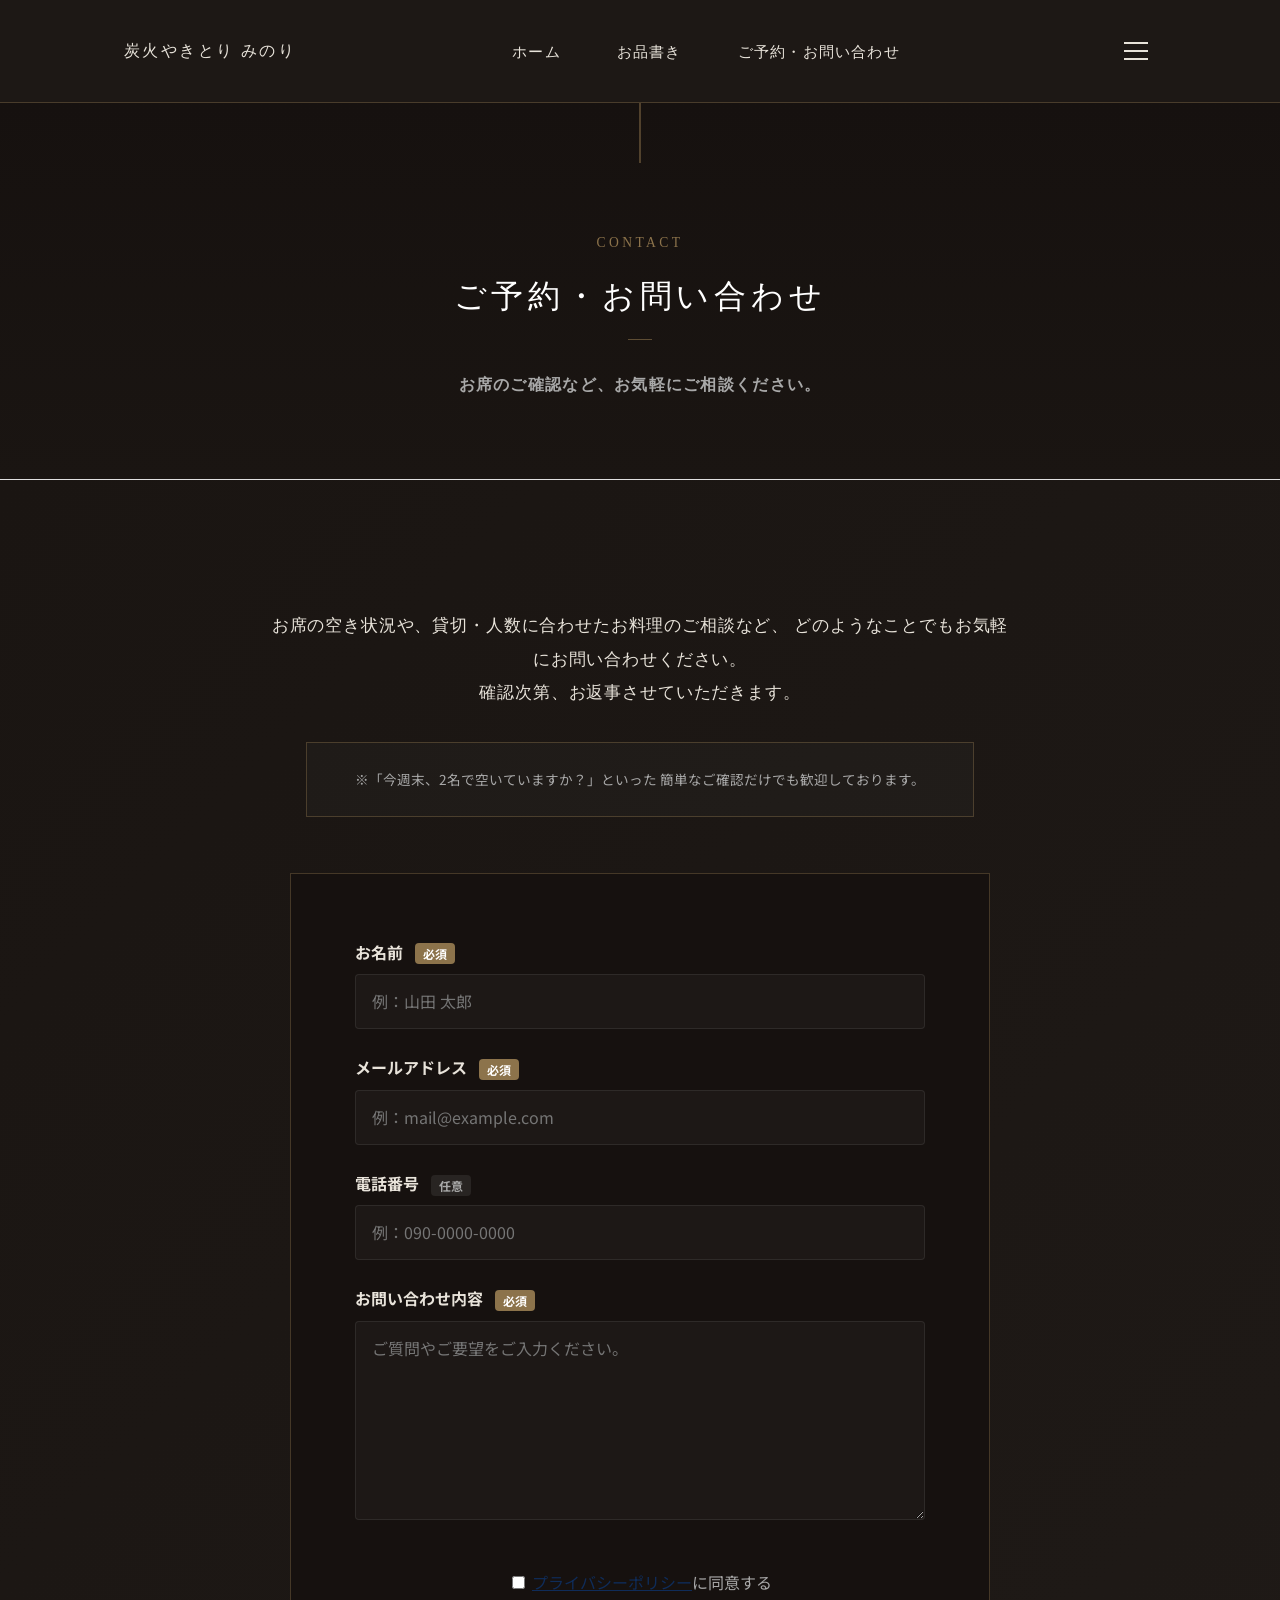
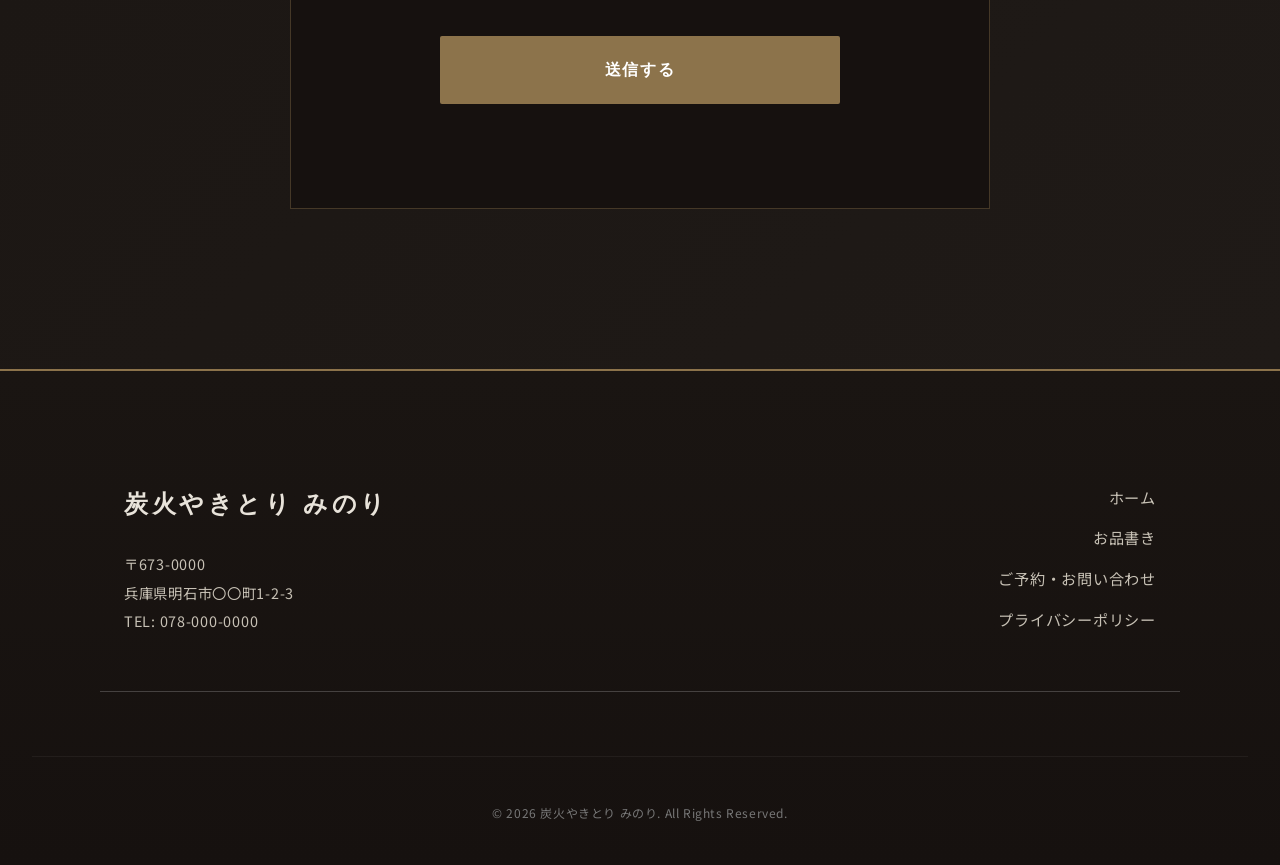
==== contact.html @ 95722f2c "Add files via upload" ====
<!DOCTYPE html>
<html lang="ja">
<head>
  <meta charset="UTF-8">
  <meta name="viewport" content="width=device-width, initial-scale=1.0">
  <title>お問い合わせ | 炭火やきとり みのり</title>
  <meta name="description" content="炭火やきとり みのりへのお問い合わせフォームです。">
  
  <link rel="canonical" href="https://yakitori-akashi.remedora.jp/contact.html">
  <meta property="og:title" content="お問い合わせ | 炭火やきとり みのり">
  <meta property="og:description" content="炭火やきとり みのりへのお問い合わせフォームです。">
  <meta property="og:type" content="article">
  <meta property="og:url" content="https://yakitori-akashi.remedora.jp/contact.html">
  <meta property="og:image" content="https://yakitori-akashi.remedora.jp/assets/images/ogp.jpg">
  
  <link rel="icon" href="assets/images/favicon.ico">
  <link rel="apple-touch-icon" href="assets/images/apple-touch-icon.png">
  
  <script async src="https://www.googletagmanager.com/gtag/js?id=G-ABCDEFG123"></script>
  <script>window.dataLayer=window.dataLayer||[];function gtag(){dataLayer.push(arguments);}gtag('js',new Date());gtag('config','G-ABCDEFG123');</script>

  <link rel="preconnect" href="https://fonts.googleapis.com">
  <link rel="preconnect" href="https://fonts.gstatic.com" crossorigin>
  <link href="https://fonts.googleapis.com/css2?family=Noto+Sans+JP:wght@400;700&display=swap" rel="stylesheet">
  
  <link rel="stylesheet" href="assets/css/base.css">
<link rel="stylesheet" href="assets/css/components.css">
<link rel="stylesheet" href="assets/css/sections.css">
</head>
<body class="site site--yakitori-akashi-01 page page--contact">
  <header class="header yakitori-header">
  <div class="header-inner container yakitori-header-inner">
    <a href="index.html" class="logo yakitori-header-logo">炭火やきとり みのり</a>
    
    <nav class="nav-pc pc-only yakitori-nav-pc">
      <ul>
        <li><a href="index.html">ホーム</a></li>
        <li><a href="service.html">お品書き</a></li>
        <li><a href="contact.html">ご予約・お問い合わせ</a></li>
      </ul>
    </nav>
    
    <button class="menu-toggle sp-only yakitori-menu-toggle" data-js="menu-toggle" aria-label="メニューを開く" aria-expanded="false">
      <span class="bar"></span><span class="bar"></span><span class="bar"></span>
    </button>
  </div>
</header>

<nav class="nav-sp yakitori-nav-sp" data-js="mobile-nav" aria-hidden="true">
  <ul class="yakitori-nav-sp-list">
    <li><a href="index.html">ホーム</a></li>
    <li><a href="service.html">お品書き</a></li>
    <li><a href="contact.html">ご予約・お問い合わせ</a></li>
  </ul>
</nav>
  
  <nav class="nav-sp" data-js="mobile-nav" aria-hidden="true">
    <ul>
      <li><a href="index.html">ホーム</a></li>
      <li><a href="service.html">サービス</a></li>
      <li><a href="contact.html">お問い合わせ</a></li>
    </ul>
  </nav>

  <main>
    <div class="page-header yakitori-contact-header">
  <div class="container text-center yakitori-contact-header-container">
    <div class="yakitori-contact-header-content">
      <p class="yakitori-contact-header-en">Contact</p>
      <h1 class="page-title yakitori-contact-title">ご予約・お問い合わせ</h1>
      <p class="page-sub yakitori-contact-sub">お席のご確認など、お気軽にご相談ください。</p>
    </div>
  </div>
</div>

 <section class="section yakitori-contact-section">
  <div class="container reveal yakitori-contact-container">
    
    <div class="yakitori-contact-intro">
      <p class="yakitori-contact-lead">
        お席の空き状況や、貸切・人数に合わせたお料理のご相談など、
        どのようなことでもお気軽にお問い合わせください。<br>
        確認次第、お返事させていただきます。
      </p>
      <div class="yakitori-contact-note">
        <p class="yakitori-contact-note-text">
          ※「今週末、2名で空いていますか？」といった
          簡単なご確認だけでも歓迎しております。
        </p>
      </div>
    </div>

    <div class="form-wrapper yakitori-contact-form-wrap">
      <form id="contactForm" data-js="contact-form" class="contact-form">
        <div class="hp-field" aria-hidden="true">
          <label for="honeypot">この項目は入力しないでください</label>
          <input type="text" id="honeypot" name="honeypot" tabindex="-1" autocomplete="off">
        </div>

        <div class="form-group">
          <label for="name">お名前 <span class="req">必須</span></label>
          <input type="text" id="name" name="name" required placeholder="例：山田 太郎">
        </div>

        <div class="form-group">
          <label for="email">メールアドレス <span class="req">必須</span></label>
          <input type="email" id="email" name="email" required placeholder="例：mail@example.com">
        </div>

        <div class="form-group">
          <label for="phone">電話番号 <span class="opt">任意</span></label>
          <input type="tel" id="phone" name="phone" placeholder="例：090-0000-0000">
        </div>

        <div class="form-group">
          <label for="message">お問い合わせ内容 <span class="req">必須</span></label>
          <textarea id="message" name="message" rows="6" required placeholder="ご質問やご要望をご入力ください。"></textarea>
        </div>

        <div class="form-consent text-center u-mt-40">
          <label class="checkbox-label">
            <input type="checkbox" id="consent" name="consent" required>
            <span><a href="privacy.html" target="_blank" class="text-link">プライバシーポリシー</a>に同意する</span>
          </label>
        </div>

        <div class="form-submit text-center u-mt-40">
          <button type="submit" id="submitBtn" class="btn btn-primary btn-block yakitori-contact-submit">送信する</button>
          <div id="formMessage" class="form-msg"></div>
        </div>
      </form>

      <div id="thanksMessage" data-js="thanks-message" class="thanks-msg is-hidden text-center yakitori-contact-thanks">
        <h3 class="yakitori-contact-thanks-title">送信が完了いたしました</h3>
        <p class="yakitori-contact-thanks-text">お問い合わせいただき、誠にありがとうございます。<br>内容を確認のうえ、担当者より折り返しご連絡いたします。</p>
        <a href="index.html" class="btn btn-outline u-mt-40 yakitori-contact-back-btn">トップページへ戻る</a>
      </div>
    </div>
    
  </div>
</section>
  </main>

  <footer class="footer yakitori-footer">
  <div class="container footer-inner yakitori-footer-inner">
    <div class="footer-info yakitori-footer-info">
      <div class="footer-logo yakitori-footer-logo">炭火やきとり みのり</div>
      <p class="yakitori-footer-address">
        〒673-0000<br>
        兵庫県明石市〇〇町1-2-3<br>
        TEL: <a href="tel:0780000000" class="yakitori-footer-tel">078-000-0000</a>
      </p>
    </div>
    <div class="footer-links yakitori-footer-links">
      <ul class="yakitori-footer-nav">
        <li><a href="index.html">ホーム</a></li>
        <li><a href="service.html">お品書き</a></li>
        <li><a href="contact.html">ご予約・お問い合わせ</a></li>
        <li><a href="privacy.html">プライバシーポリシー</a></li>
      </ul>
    </div>
  </div>
  <div class="footer-copy yakitori-footer-copy">
    <small>&copy; 2026 炭火やきとり みのり. All Rights Reserved.</small>
  </div>
</footer>
  <script src="assets/js/main.js"></script>
  <script src="assets/js/custom-anim.js"></script>
  <script src="assets/js/custom-analytics.js"></script>
</body>
</html>
---- assets/css/base.css ----
@charset "UTF-8";

/* ==============================================
   Base Tokens / Global Rules
============================================== */
:root {
  --c-text: #333333;
  --c-accent: #0f2c59;
  --c-accent-hover: #1a4078;
  --c-bg: #000000;
  --c-light: #f8f9fa;
  --c-border: #e0e0e0;
  --c-error: #d32f2f;
  --c-footer-bg: #333333;

  --font-base: "Noto Sans JP", sans-serif;

  --container-width: 1080px;
  --header-height: 70px;
  --radius-sm: 4px;
  --radius-md: 8px;
  --transition-base: 0.3s ease;
}

/* Reset */
*, *::before, *::after { box-sizing: border-box; }
html { 
  scroll-behavior: smooth; 
  scroll-padding-top: var(--header-height); /* ヘッダー高さ分のスクロール位置調整 */
}
body {
  margin: 0; /* 座標を破壊する -30px は完全に破棄 */
  font-family: var(--font-base);
  color: var(--c-text);
  background: var(--c-bg);
  

  /* 解決策2: 見えないゴミ文字（BOMや空白）の高さを0にして隙間を圧死させる */
  font-size: 0;
  line-height: 0;
}

/* body直下の実体要素にのみ、本来のテキスト設定を安全に復元する */
body > * {
  font-size: 16px;
  line-height: 1.8;
}
img { max-width: 100%; height: auto; display: block; }
a { text-decoration: none; color: inherit; transition: opacity var(--transition-base); }
ul, ol { margin: 0; padding: 0; list-style: none; }
button, input, textarea { font: inherit; }
@media (hover: hover) {
  a:not(.btn):hover { opacity: 0.7; }
}

/* Utilities */
.pc-only { display: none; }
.sp-only { display: block; }
@media (min-width: 768px) {
  .pc-only { display: block; }
  .sp-only { display: none; }
}
.text-center { text-align: center; }
.u-mt-40 { margin-top: 40px; }
.u-mb-40 { margin-bottom: 40px; }
.is-hidden { display: none !important; }
.scroll-lock { overflow: hidden; }
.text-link { color: var(--c-accent); text-decoration: underline; }

/* Layout */
.container {
  width: 100%;
  max-width: var(--container-width);
  margin: 0 auto;
  padding: 0 24px;
}
.section { padding: 80px 0; }
.bg-light { background-color: var(--c-light); }

/* Common Title */
.sec-title {
  font-size: 1.75rem;
  font-weight: bold;
  text-align: center;
  margin-bottom: 48px;
  position: relative;
}
.sec-title::after {
  content: "";
  display: block;
  width: 40px;
  height: 3px;
  background: var(--c-accent);
  margin: 16px auto 0;
}

/* Header */
.header {
  border-bottom: 1px solid var(--c-border);
  background: var(--c-bg);
  position: sticky;
  top: 0;
  z-index: 100;
}
.header-inner {
  height: var(--header-height);
  display: flex;
  justify-content: space-between;
  align-items: center;
}
.logo {
  font-size: 1.25rem;
  font-weight: bold;
}

/* PC Nav */
.nav-pc ul {
  display: flex;
  gap: 32px;
}
.nav-pc a {
  font-weight: bold;
}
.nav-pc a.is-current {
  color: var(--c-accent);
}

/* Mobile Menu Button */
.menu-toggle {
  background: none;
  border: none;
  width: 40px;
  height: 40px;
  display: flex;
  flex-direction: column;
  justify-content: center;
  align-items: center;
  gap: 6px;
  cursor: pointer;
  z-index: 102;
}
.menu-toggle .bar {
  width: 24px;
  height: 2px;
  background: var(--c-text);
  transition: var(--transition-base);
}
.menu-toggle[aria-expanded="true"] .bar:nth-child(1) {
  transform: translateY(8px) rotate(45deg);
}
.menu-toggle[aria-expanded="true"] .bar:nth-child(2) {
  opacity: 0;
}
.menu-toggle[aria-expanded="true"] .bar:nth-child(3) {
  transform: translateY(-8px) rotate(-45deg);
}

/* Mobile Nav */
.nav-sp {
  position: fixed;
  inset: 0;
  background: var(--c-bg);
  z-index: 101;
  display: flex;
  justify-content: center;
  align-items: center;
  opacity: 0;
  visibility: hidden;
  transition: var(--transition-base);
}
.nav-sp[aria-hidden="false"] {
  opacity: 1;
  visibility: visible;
}
.nav-sp ul {
  text-align: center;
}
.nav-sp li {
  margin-bottom: 24px;
}
.nav-sp a {
  font-size: 1.25rem;
  font-weight: bold;
}

/* Buttons */
.btn {
  display: inline-flex;
  justify-content: center;
  align-items: center;
  min-height: 56px;
  padding: 0 40px;
  font-weight: bold;
  border-radius: var(--radius-sm);
  cursor: pointer;
  transition: var(--transition-base);
  border: 1px solid transparent;
}
.btn-primary {
  background: var(--c-accent);
  color: #fff;
}
.btn-outline {
  background: transparent;
  border-color: var(--c-accent);
  color: var(--c-accent);
}
.btn-block {
  width: 100%;
  max-width: 400px;
  margin: 0 auto;
}
@media (hover: hover) {
  .btn-primary:hover { background: var(--c-accent-hover); }
  .btn-outline:hover {
    background: var(--c-accent);
    color: #fff;
  }
}

/* Page Header */
.page-header {
  background: var(--c-light);
  padding: 80px 0 40px;
  border-bottom: 1px solid var(--c-border);
}
.page-title {
  font-size: 2.5rem;
  margin: 0 0 8px 0;
  color: var(--c-accent);
}
.page-sub {
  margin: 0;
  font-weight: bold;
}

/* Footer */
.footer {
  background: var(--c-footer-bg);
  color: #fff;
  padding: 60px 0 24px;
}
.footer-inner {
  display: grid;
  gap: 32px;
  border-bottom: 1px solid rgba(255,255,255,0.2);
  padding-bottom: 40px;
  margin-bottom: 24px;
}
@media (min-width: 768px) {
  .footer-inner {
    grid-template-columns: 1fr 1fr;
  }
}
.footer-logo {
  font-size: 1.5rem;
  font-weight: bold;
  margin-bottom: 16px;
}
.footer-links ul {
  display: flex;
  flex-direction: column;
  gap: 12px;
}
.footer-copy {
  text-align: center;
  color: #aaa;
}

/* Reveal */
.reveal {
  opacity: 0;
  transform: translateY(20px);
  transition: all 0.8s cubic-bezier(0.2, 0.8, 0.2, 1);
}
.reveal.is-visible {
  opacity: 1;
  transform: translateY(0);
}
---- assets/css/components.css ----
@charset "UTF-8";

/* ==============================================
   Reusable Components
============================================== */

/* Hero */
.hero {
  position: relative;
  height: 60vh;
  min-height: 400px;
  background-size: cover;
  background-position: center;
  display: flex;
  align-items: center;
  justify-content: center;
}
.hero-overlay {
  position: absolute;
  inset: 0;
  background: rgba(0,0,0,0.4);
}
.hero-content {
  position: relative;
  z-index: 1;
  text-align: center;
  color: #fff;
}
.hero-title {
  font-size: clamp(1.5rem, 4vw, 2.5rem);
  margin-bottom: 16px;
  text-shadow: 0 2px 4px rgba(0,0,0,0.5);
}
.hero-sub {
  font-size: 1.1rem;
  font-weight: bold;
  text-shadow: 0 1px 3px rgba(0,0,0,0.5);
}

/* Card Grid */
.card-grid {
  display: grid;
  gap: 24px;
  grid-template-columns: 1fr;
}
@media (min-width: 768px) {
  .card-grid {
    grid-template-columns: repeat(3, 1fr);
  }
}
.card {
  border: 1px solid var(--c-border);
  background: var(--c-bg);
  border-radius: var(--radius-md);
  overflow: hidden;
}
.card-img {
  width: 100%;
  aspect-ratio: 16 / 9;
  object-fit: cover;
}
.card-body {
  padding: 24px;
}
.card-title {
  font-size: 1.1rem;
  margin-top: 0;
  margin-bottom: 12px;
}
.card-text {
  margin: 0;
}

/* Service List */
.service-list {
  display: grid;
  gap: 40px;
}
.service-item {
  display: grid;
  gap: 24px;
  border-bottom: 1px solid var(--c-border);
  padding-bottom: 40px;
}
@media (min-width: 768px) {
  .service-item {
    grid-template-columns: 1fr 1fr;
    align-items: center;
  }
}
.service-item:last-child {
  border-bottom: none;
  padding-bottom: 0;
}
.service-img img {
  border-radius: var(--radius-md);
}
.service-name {
  font-size: 1.5rem;
  margin-top: 0;
  margin-bottom: 8px;
  color: var(--c-accent);
}
.service-price {
  font-weight: bold;
  margin-bottom: 16px;
  font-size: 1.2rem;
}
.service-desc {
  margin: 0;
}

/* Access */
.access-grid {
  display: grid;
  gap: 32px;
}
@media (min-width: 768px) {
  .access-grid {
    grid-template-columns: 1fr 1fr;
  }
}
.info-table {
  width: 100%;
  border-collapse: collapse;
}
.info-table th,
.info-table td {
  padding: 16px 0;
  border-bottom: 1px solid var(--c-border);
  text-align: left;
}
.info-table th {
  width: 30%;
  font-weight: normal;
  color: #666;
}
.map-iframe-wrapper iframe {
  width: 100%;
  height: 300px;
  border: none;
}

/* FAQ */
.faq-container {
  max-width: 800px;
  margin: 0 auto;
  border-top: 1px solid var(--c-border);
}
.faq-item {
  border-bottom: 1px solid var(--c-border);
}
.faq-q {
  width: 100%;
  text-align: left;
  background: none;
  border: none;
  padding: 24px 0;
  font-size: 1.05rem;
  font-weight: bold;
  cursor: pointer;
  display: flex;
  justify-content: space-between;
  align-items: center;
}
.q-icon {
  color: var(--c-accent);
  margin-right: 8px;
}
.toggle-icon {
  width: 20px;
  height: 2px;
  background: var(--c-text);
  position: relative;
  transition: 0.3s;
  flex-shrink: 0;
  margin-left: 16px;
}
.toggle-icon::after {
  content: "";
  position: absolute;
  width: 2px;
  height: 20px;
  background: var(--c-text);
  top: -9px;
  left: 9px;
  transition: 0.3s;
}
.faq-q[aria-expanded="true"] .toggle-icon::after {
  transform: rotate(90deg);
  opacity: 0;
}
.faq-a {
  max-height: 0;
  overflow: hidden;
  transition: max-height 0.3s ease;
}
.faq-q[aria-expanded="true"] + .faq-a {
  max-height: 500px;
}
.faq-a p {
  padding-bottom: 24px;
  margin: 0;
}
.a-icon {
  color: #666;
  margin-right: 8px;
  font-weight: bold;
}

/* CTA */
.cta-section {
  background: var(--c-accent);
  color: #fff;
}

/* Form */
.form-wrapper {
  max-width: 700px;
  margin: 0 auto;
}
.form-group {
  margin-bottom: 24px;
}
.form-group label {
  display: block;
  font-weight: bold;
  margin-bottom: 8px;
}
.req,
.opt {
  color: #fff;
  font-size: 0.75rem;
  padding: 2px 8px;
  border-radius: 4px;
  margin-left: 8px;
  vertical-align: middle;
}
.req { background: var(--c-error); }
.opt { background: #999; }

input[type="text"],
input[type="email"],
input[type="tel"],
textarea {
  width: 100%;
  padding: 12px 16px;
  border: 1px solid var(--c-border);
  border-radius: var(--radius-sm);
  font-family: inherit;
  font-size: 1rem;
  transition: border-color 0.3s;
}
input:focus,
textarea:focus {
  outline: none;
  border-color: var(--c-accent);
}
.hp-field {
  display: none !important;
}
.form-msg {
  min-height: 24px;
  margin-top: 16px;
  font-weight: bold;
}
.msg-error {
  color: var(--c-error);
}
.thanks-msg h3 {
  margin-top: 0;
}

/* Document */
.document-wrapper h3 {
  border-left: 4px solid var(--c-accent);
  padding-left: 12px;
  margin-top: 40px;
}
.document-footer p {
  margin-bottom: 0;
}
---- assets/css/sections.css ----
@charset "UTF-8";

/* ==============================================
   Project Specific Sections Only
   原則：案件差分・セクション追加はここだけに書く
============================================== */

/* index.html のHero差分 */
.home-hero {
  background-image: url('../images/hero.jpg');
  background-position: center;
}

/* 例：案件独自セクション */
.home-concept__lead {
  font-size: 1.1rem;
}

.cta-title,
.cta-text {
  color: #fff;
}

.map-placeholder {
  text-align: center;
  padding: 40px;
  border: 1px solid #ccc;
}

/* 例：高級焼き鳥案件ならこう増やす
.yakitori-story { ... }
.yakitori-story__inner { ... }
.yakitori-story__title { ... }
*/

/* =========================
   Project Custom: starter-default
   このブロックより上はマスター共通
   案件中にAIが触るのは原則このブロックより下だけ
   ========================= */

/* body案件クラスの基本運用 */
.site--starter {
  /* starter master scope */
}

/* ページ単位の差分を書きたい時の基本スコープ例
.site--starter.page--home {}
.site--starter.page--service {}
.site--starter.page--contact {}
.site--starter.page--privacy {}
*/

/* セクション単位で差分を書く時の基本例
.site--starter .hero {}
.site--starter .cta-section {}
.site--starter .faq-container {}
*/


/* =========================================================
   yakitori-akashi-01: Global Tokens & Base Overrides
   ========================================================= */
:root {
  --ya-bg-base: #1f1a17;
  --ya-bg-dark: #1a1512;
  --ya-bg-deep: #16110f;
  --ya-text-main: #e8e3da;
  --ya-text-sub: #a8a8a8;
  --ya-border-gold: rgba(140, 115, 75, 0.4);
  --ya-border-light: rgba(255, 255, 255, 0.08);
}

/* =========================================================
   yakitori-akashi-01: Header & Navigation
   ========================================================= */
.yakitori-header {
  background-color: rgba(31, 26, 23, 0.95);
  backdrop-filter: blur(8px);
  -webkit-backdrop-filter: blur(8px);
  border-bottom: 1px solid var(--ya-border-gold);
  padding: 1rem 0;
  position: sticky;
  top: 0;
  z-index: 1000;
}
.yakitori-header-logo {
  font-family: "Yu Mincho", "Noto Serif JP", serif;
  font-size: 1rem;
  color: var(--ya-text-main) !important;
  letter-spacing: 0.15em;
  font-weight: normal;
  text-decoration: none;
}
.yakitori-nav-pc ul { gap: 3.5rem; }
.yakitori-nav-pc a {
  font-family: "Yu Mincho", "Noto Serif JP", serif;
  font-size: 0.95rem;
  color: var(--ya-text-main) !important;
  font-weight: normal;
  letter-spacing: 0.08em;
  transition: color 0.3s ease;
  position: relative;
  padding-bottom: 0.4rem;
}
.yakitori-nav-pc a:hover,
.yakitori-nav-pc a.is-current { color: #8c734b !important; }
.yakitori-nav-pc a.is-current::after {
  content: ""; position: absolute; bottom: 0; left: 50%; transform: translateX(-50%);
  width: 16px; height: 1px; background-color: #8c734b;
}
.yakitori-menu-toggle { background: transparent; border: none; }
.yakitori-menu-toggle .bar { background-color: var(--ya-text-main) !important; }
.yakitori-nav-sp {
  background-color: var(--ya-bg-deep) !important;
  border-top: 1px solid var(--ya-border-gold);
}
.yakitori-nav-sp-list {
  padding: 2rem 1.5rem; display: flex; flex-direction: column; gap: 2rem; margin: 0; list-style: none;
}
.yakitori-nav-sp-list a {
  font-family: "Yu Mincho", "Noto Serif JP", serif;
  font-size: 1.1rem; color: var(--ya-text-main) !important;
  letter-spacing: 0.1em; display: block; text-align: center;
  padding-bottom: 1rem; border-bottom: 1px solid var(--ya-border-light); text-decoration: none;
}
.yakitori-nav-sp-list a:hover { color: #8c734b !important; }
@media (min-width: 768px) {
  .yakitori-header-logo { font-size: 1rem; }
}

/* =========================================================
   yakitori-akashi-01: Page Headers & Hero
   ========================================================= */
.ya-hero-content {
  display: flex; flex-direction: column; justify-content: flex-end; align-items: flex-start;
  min-height: 60vh; padding: 3rem 1.5rem;
}
.ya-hero-text-wrap { text-align: left; max-width: 95%; position: relative; z-index: 2; }
.ya-hero-title {
  font-family: "Yu Mincho", "Noto Serif JP", serif;
  font-size: 1.5rem; line-height: 1.6; margin-bottom: 1rem;
  letter-spacing: 0.05em; text-shadow: 1px 1px 6px rgba(0, 0, 0, 0.8);
}
.ya-hero-sub {
  font-family: "Yu Mincho", "Noto Serif JP", serif;
  font-size: 0.9rem; line-height: 1.8; color: #eaeaea; text-shadow: 1px 1px 4px rgba(0, 0, 0, 0.8);
}
.ya-hero-overlay {
  background: linear-gradient(to top, rgba(31, 26, 23, 0.95) 0%, rgba(31, 26, 23, 0.6) 40%, rgba(31, 26, 23, 0.1) 100%);
}
.yakitori-page-header {
  background: linear-gradient(to bottom, var(--ya-bg-deep) 0%, var(--ya-bg-dark) 100%);
  padding: 6rem 1rem 4rem; position: relative; overflow: hidden;
}
.yakitori-page-header::before {
  content: ""; position: absolute; top: 0; left: 50%; transform: translateX(-50%);
  width: 1px; height: 40px; background-color: #8c734b;
}
.yakitori-page-header-container { max-width: 800px; margin: 0 auto; }
.yakitori-page-header-content { display: flex; flex-direction: column; align-items: center; gap: 0.8rem; }
.yakitori-page-header-en {
  font-family: "Yu Mincho", "Noto Serif JP", serif; font-size: 0.85rem;
  letter-spacing: 0.25em; color: #8c734b; margin: 0; text-transform: uppercase;
}
.yakitori-page-title {
  font-family: "Yu Mincho", "Noto Serif JP", serif; font-size: 1.6rem; color: #ffffff;
  margin: 0; letter-spacing: 0.15em; font-weight: normal;
}
.yakitori-page-sub {
  font-family: "Yu Mincho", "Noto Serif JP", serif; font-size: 0.9rem; color: var(--ya-text-sub);
  margin: 0; letter-spacing: 0.08em; position: relative; padding-top: 1.5rem;
}
.yakitori-page-sub::before {
  content: ""; position: absolute; top: 0; left: 50%; transform: translateX(-50%);
  width: 24px; height: 1px; background-color: #8c734b; opacity: 0.6;
}
@media (min-width: 768px) {
  .ya-hero-content { min-height: 80vh; padding: 5rem 2rem; }
  .ya-hero-title { font-size: 2.2rem; }
  .ya-hero-sub { font-size: 1.1rem; }
  .yakitori-page-header { padding: 8rem 2rem 5rem; }
  .yakitori-page-header::before { height: 60px; }
  .yakitori-page-title { font-size: 2.2rem; }
  .yakitori-page-sub { font-size: 1rem; padding-top: 2rem; }
}

/* =========================================================
   yakitori-akashi-01: Concept
   ========================================================= */
.yakitori-concept-section {
  background: linear-gradient(135deg, var(--ya-bg-base) 0%, var(--ya-bg-dark) 100%);
  padding: 5rem 1rem; color: var(--ya-text-main);
}
.yakitori-concept-container { max-width: 900px; margin: 0 auto; }
.yakitori-concept-title {
  font-family: "Yu Mincho", "Noto Serif JP", serif; font-size: 1.4rem; text-align: center;
  margin-bottom: 4rem; letter-spacing: 0.15em; color: var(--ya-text-main); position: relative;
}
.yakitori-concept-title::after {
  content: ""; display: block; width: 30px; height: 1px; background-color: #8c734b; margin: 1.2rem auto 0;
}
.yakitori-concept-timeline {
  border-left: 1px solid var(--ya-border-gold); padding-left: 2.5rem;
  display: flex; flex-direction: column; gap: 3.5rem; margin-left: 1rem;
}
.yakitori-concept-item { position: relative; border: none; padding-left: 0; }
.yakitori-concept-item::before {
  content: ""; position: absolute; top: 0.4rem; left: -2.85rem;
  width: 0.6rem; height: 0.6rem; border-radius: 50%;
  background-color: var(--ya-bg-base); border: 1px solid #8c734b;
}
.yakitori-concept-heading {
  font-family: "Yu Mincho", "Noto Serif JP", serif; font-size: 1.1rem; margin-bottom: 1rem;
  letter-spacing: 0.08em; color: var(--ya-text-main);
}
.yakitori-concept-text {
  font-size: 0.9rem; line-height: 1.9; color: var(--ya-text-sub); letter-spacing: 0.03em;
}
@media (min-width: 768px) {
  .yakitori-concept-section { padding: 7rem 2rem; }
  .yakitori-concept-title { font-size: 1.8rem; margin-bottom: 5rem; }
  .yakitori-concept-timeline { flex-direction: row; justify-content: space-between; gap: 3rem; border: none; margin: 0; padding: 0; }
  .yakitori-concept-item { flex: 1; padding-left: 1.5rem; border-left: 1px solid var(--ya-border-gold); }
  .yakitori-concept-item::before { left: -1px; width: 1px; height: 1.5rem; border-radius: 0; background-color: #8c734b; border: none; top: 0; }
  .yakitori-concept-heading { font-size: 1.2rem; }
  .yakitori-concept-text { font-size: 0.95rem; }
}

/* =========================================================
   yakitori-akashi-01: Service & Menu
   ========================================================= */
.yakitori-service-section {
  background: linear-gradient(to bottom, var(--ya-bg-dark) 0%, var(--ya-bg-base) 100%);
  padding: 6rem 1rem;
}
.yakitori-service-container { max-width: 960px; margin: 0 auto; }
.yakitori-service-sec-title {
  font-family: "Yu Mincho", "Noto Serif JP", serif; font-size: 1.5rem; text-align: center;
  margin-bottom: 3.5rem; letter-spacing: 0.15em; color: var(--ya-text-main);
}
.yakitori-service-grid { display: flex; flex-direction: column; gap: 3rem; }
.yakitori-service-card {
  background: transparent; border: none; box-shadow: none; border-radius: 0;
  display: flex; flex-direction: column; align-items: center;
}
.yakitori-service-card--featured { border-bottom: 1px solid var(--ya-border-light); padding-bottom: 3rem; }
.yakitori-service-subgrid { display: grid; grid-template-columns: 1fr; gap: 2.5rem; }
.yakitori-service-card--list { flex-direction: row; align-items: center; gap: 1.5rem; }

.yakitori-service-img-plate {
  width: 220px; height: 220px; margin: 0 auto 2rem;
  border: 1px solid var(--ya-border-gold); border-radius: 50%; padding: 6px;
  display: flex; align-items: center; justify-content: center;
}
.yakitori-service-img-circle {
  width: 100%; height: 100%; object-fit: cover; border-radius: 50%; background-color: var(--ya-bg-base);
}
.yakitori-service-card--list .yakitori-service-img-plate {
  width: 90px; height: 90px; margin: 0; padding: 3px; flex-shrink: 0;
}

.yakitori-service-body { padding: 0; width: 100%; }
.yakitori-service-title {
  font-family: "Yu Mincho", "Noto Serif JP", serif; font-size: 1.2rem; text-align: center;
  margin-bottom: 0.4rem; color: var(--ya-text-main); letter-spacing: 0.05em;
}
.yakitori-service-card--list .yakitori-service-title { text-align: left; font-size: 1.1rem; }
.yakitori-service-subtitle {
  font-size: 0.8rem; text-align: center; color: #8c734b; margin-bottom: 1.2rem; letter-spacing: 0.05em;
}
.yakitori-service-card--list .yakitori-service-subtitle { display: none; }
.yakitori-service-text { font-size: 0.9rem; line-height: 1.8; color: var(--ya-text-sub); text-align: left; }

.yakitori-service-btn {
  font-family: "Yu Mincho", "Noto Serif JP", serif; border: 1px solid rgba(255, 255, 255, 0.2);
  color: var(--ya-text-main); padding: 1rem 2.5rem; letter-spacing: 0.1em; font-size: 0.95rem; transition: all 0.3s ease;
}
.yakitori-service-btn:hover { background-color: #8c734b; border-color: #8c734b; color: #ffffff; }

/* Menu List (Service.html) */
.yakitori-menu-section {
  background: linear-gradient(135deg, var(--ya-bg-dark) 0%, var(--ya-bg-base) 100%);
  padding: 5rem 1rem;
}
.yakitori-menu-container { max-width: 900px; margin: 0 auto; }
.yakitori-menu-list { display: flex; flex-direction: column; gap: 4.5rem; }
.yakitori-menu-item {
  display: flex; flex-direction: column; gap: 1.5rem; background: transparent; border: none; box-shadow: none; margin-bottom: 4rem; padding: 0;
}
.yakitori-menu-item--right { padding-left: 1.5rem; }
.yakitori-menu-item--left { padding-right: 1.5rem; }
.yakitori-menu-img-wrap { width: 100%; }
.yakitori-menu-img { width: 100%; aspect-ratio: 4 / 3; object-fit: cover; border-radius: 2px; }
.yakitori-menu-content { padding: 0 0.5rem; }
.yakitori-menu-name {
  font-family: "Yu Mincho", "Noto Serif JP", serif; font-size: 1.3rem; color: var(--ya-text-main);
  margin-bottom: 0.5rem; letter-spacing: 0.08em; border-bottom: 1px solid var(--ya-border-gold); padding-bottom: 0.8rem;
}
.yakitori-menu-price {
  font-family: "Yu Mincho", "Noto Serif JP", serif; font-size: 0.95rem; color: #8c734b;
  margin-top: 0.8rem; margin-bottom: 1.2rem; letter-spacing: 0.05em;
}
.yakitori-menu-desc { font-size: 0.9rem; line-height: 1.9; color: var(--ya-text-sub); letter-spacing: 0.03em; }

@media (min-width: 768px) {
  .yakitori-service-section { padding: 8rem 2rem; }
  .yakitori-service-sec-title { font-size: 1.8rem; margin-bottom: 5rem; }
  .yakitori-service-subgrid { grid-template-columns: 1fr 1fr; }
  .yakitori-service-img-plate { width: 280px; height: 280px; }
  .yakitori-service-card--list .yakitori-service-img-plate { width: 110px; height: 110px; }
  .yakitori-service-title { font-size: 1.3rem; }
  .yakitori-service-text { font-size: 0.95rem; }
  
  .yakitori-menu-section { padding: 7rem 2rem; }
  .yakitori-menu-list { gap: 6rem; }
  .yakitori-menu-item { flex-direction: row; align-items: center; padding: 0; gap: 4rem; margin-bottom: 0; }
  .yakitori-menu-item--left { flex-direction: row-reverse; }
  .yakitori-menu-img-wrap { width: 50%; }
  .yakitori-menu-content { width: 50%; padding: 0; }
  .yakitori-menu-name { font-size: 1.5rem; }
  .yakitori-menu-desc { font-size: 0.95rem; }
}

/* =========================================================
   yakitori-akashi-01: Interior
   ========================================================= */
.yakitori-interior-section {
  background: radial-gradient(circle at 50% 0%, var(--ya-bg-dark) 0%, var(--ya-bg-deep) 100%);
  padding: 6rem 1rem; color: #e0e0e0;
}
.yakitori-interior-container { max-width: 800px; margin: 0 auto; }
.yakitori-interior-title {
  font-family: "Yu Mincho", "Noto Serif JP", serif; font-size: 1.4rem; text-align: center;
  margin-bottom: 1.5rem; letter-spacing: 0.15em; color: #ffffff;
}
.yakitori-interior-lead {
  text-align: center; font-size: 0.9rem; line-height: 1.9; color: var(--ya-text-sub); margin-bottom: 4rem;
  font-family: "Yu Mincho", "Noto Serif JP", serif;
}
.yakitori-interior-gallery {
  display: flex; gap: 1.5rem; overflow-x: auto; scroll-snap-type: x mandatory;
  padding-bottom: 2rem; scrollbar-width: none; -ms-overflow-style: none;
}
.yakitori-interior-gallery::-webkit-scrollbar { display: none; }
.yakitori-interior-item {
  scroll-snap-align: center; flex: 0 0 85%; display: flex; flex-direction: column; gap: 1rem; margin: 0;
}
.yakitori-interior-img { width: 100%; aspect-ratio: 4 / 3; object-fit: cover; opacity: 0.9; }
.yakitori-interior-caption {
  font-size: 0.85rem; color: #cccccc; letter-spacing: 0.05em; border-left: 1px solid #8c734b; padding-left: 0.8rem; line-height: 1.6;
}
@media (min-width: 768px) {
  .yakitori-interior-section { padding: 8rem 2rem; }
  .yakitori-interior-title { font-size: 1.8rem; }
  .yakitori-interior-lead { font-size: 0.95rem; margin-bottom: 6rem; }
  .yakitori-interior-gallery { flex-wrap: wrap; overflow-x: visible; }
  .yakitori-interior-item { flex: 0 0 calc(50% - 0.75rem); }
  .yakitori-interior-item:nth-child(3) { flex: 0 0 100%; align-items: center; }
  .yakitori-interior-item:nth-child(3) .yakitori-interior-img { width: 60%; }
}

/* =========================================================
   yakitori-akashi-01: Scene
   ========================================================= */
.yakitori-scene-section {
  background: linear-gradient(to bottom, var(--ya-bg-base) 0%, var(--ya-bg-dark) 100%);
  padding: 5rem 1rem;
}
.yakitori-scene-sec-title {
  font-family: "Yu Mincho", "Noto Serif JP", serif; font-size: 1.5rem; text-align: center;
  margin-bottom: 3.5rem; letter-spacing: 0.15em; color: #ffffff;
}
.yakitori-scene-layout {
  display: flex; flex-direction: column; gap: 4rem; align-items: center;
}
.yakitori-scene-item-v {
  display: flex; flex-direction: row; gap: 1.5rem; max-width: 400px; 
}
.yakitori-scene-title-v {
  writing-mode: vertical-rl; font-family: "Yu Mincho", "Noto Serif JP", serif;
  font-size: 1.3rem; letter-spacing: 0.25em; line-height: 1.8; color: var(--ya-text-main); margin: 0;
  border-left: none; padding-left: 0; border-right: 1px solid var(--ya-border-gold); padding-right: 1.2rem; padding-top: 0.2rem;
}
.yakitori-scene-text-h {
  font-size: 0.95rem; line-height: 1.9; color: var(--ya-text-sub); text-align: left; margin: 0; padding-top: 0.5rem; 
}
@media (min-width: 768px) {
  .yakitori-scene-section { padding: 7rem 2rem; }
  .yakitori-scene-sec-title { font-size: 1.8rem; margin-bottom: 4rem; }
  .yakitori-scene-layout { flex-direction: row; justify-content: center; gap: 3rem; }
  .yakitori-scene-item-v { max-width: 320px; }
  .yakitori-scene-item-v:nth-child(2) { margin-top: 3.5rem; }
}

/* =========================================================
   yakitori-akashi-01: Access & Connect
   ========================================================= */
.yakitori-access-section {
  background: linear-gradient(135deg, var(--ya-bg-base) 0%, var(--ya-bg-dark) 100%);
  padding: 6rem 1rem;
}
.yakitori-access-container { max-width: 1000px; margin: 0 auto; }
.yakitori-access-title {
  font-family: "Yu Mincho", "Noto Serif JP", serif; font-size: 1.5rem; text-align: center; margin-bottom: 3rem;
  letter-spacing: 0.15em; color: var(--ya-text-main);
}
.yakitori-access-grid { display: flex; flex-direction: column; gap: 3.5rem; }
.yakitori-access-info-wrap { display: flex; flex-direction: column; }
.yakitori-access-lead {
  font-family: "Yu Mincho", "Noto Serif JP", serif; font-size: 1.05rem; line-height: 1.8; color: var(--ya-text-main);
  margin-bottom: 2rem; letter-spacing: 0.05em; border-bottom: 1px solid var(--ya-border-gold); padding-bottom: 1.5rem;
}
.yakitori-access-table { width: 100%; border-collapse: collapse; margin-bottom: 3rem; }
.yakitori-access-table th, .yakitori-access-table td {
  padding: 1.2rem 0; border-bottom: 1px dashed var(--ya-border-light);
  text-align: left; font-size: 0.95rem; line-height: 1.6; color: var(--ya-text-main);
}
.yakitori-access-table th {
  font-family: "Yu Mincho", "Noto Serif JP", serif; font-weight: normal;
  width: 30%; color: #8c734b; vertical-align: top;
}
.yakitori-access-subtext { display: block; font-size: 0.8rem; color: var(--ya-text-sub); margin-top: 0.4rem; }
.yakitori-access-map-wrap { width: 100%; }
.yakitori-access-map {
  aspect-ratio: 4 / 3; width: 100%; background-color: #ebebeb; position: relative; border: 1px solid var(--ya-border-gold);
}
.yakitori-access-map-placeholder {
  position: absolute; top: 50%; left: 50%; transform: translate(-50%, -50%); color: #888; margin: 0; padding: 0; border: none; font-size: 0.9rem;
}

.yakitori-connect-section {
  background: linear-gradient(to bottom, var(--ya-bg-dark) 0%, var(--ya-bg-deep) 100%);
  padding: 4rem 1rem 5rem;
}
.yakitori-connect-container { max-width: 1000px; margin: 0 auto; }
.yakitori-connect-grid { display: grid; grid-template-columns: 1fr; gap: 1.5rem; }
.yakitori-connect-item {
  border: 1px solid var(--ya-border-gold); background-color: rgba(255, 255, 255, 0.02);
  padding: 2.5rem 1.5rem; text-align: center; display: flex; flex-direction: column; align-items: center;
}
.yakitori-connect-item--main { padding: 3.5rem 1.5rem; }
.yakitori-connect-heading {
  font-family: "Yu Mincho", "Noto Serif JP", serif; font-size: 1.1rem; color: var(--ya-text-main);
  margin-bottom: 1rem; letter-spacing: 0.08em;
}
.yakitori-connect-text {
  font-size: 0.85rem; line-height: 1.8; color: var(--ya-text-sub); margin-bottom: 1.8rem; flex-grow: 1;
}
.yakitori-connect-btn {
  display: inline-block; font-family: "Yu Mincho", "Noto Serif JP", serif;
  font-size: 0.9rem; color: var(--ya-text-main); text-decoration: none;
  border: 1px solid rgba(255, 255, 255, 0.2); padding: 0.8rem 2rem; letter-spacing: 0.05em; transition: all 0.3s ease; width: 100%; max-width: 280px;
}
.yakitori-connect-btn:hover { background-color: #8c734b; border-color: #8c734b; color: #ffffff; }

@media (min-width: 768px) {
  .yakitori-access-section { padding: 8rem 2rem; }
  .yakitori-access-title { font-size: 1.8rem; margin-bottom: 5rem; }
  .yakitori-access-grid { flex-direction: row; justify-content: space-between; gap: 4rem; }
  .yakitori-access-info-wrap { width: 48%; }
  .yakitori-access-map-wrap { width: 48%; }
  .yakitori-access-map { aspect-ratio: 1 / 1; }
  .yakitori-connect-section { padding: 5rem 2rem 7rem; }
  .yakitori-connect-grid { grid-template-columns: 1fr 1fr; gap: 2rem; }
  .yakitori-connect-item--main { grid-column: span 2; }
  .yakitori-connect-heading { font-size: 1.2rem; }
  .yakitori-connect-text { font-size: 0.9rem; }
}

/* =========================================================
   yakitori-akashi-01: Notice & FAQ
   ========================================================= */
.yakitori-notice-section { background: var(--ya-bg-dark); padding: 4rem 1rem 2rem; }
.yakitori-notice-container {
  max-width: 800px; margin: 0 auto; border-top: 1px solid var(--ya-border-gold); padding-top: 3rem;
}
.yakitori-notice-title {
  font-family: "Yu Mincho", "Noto Serif JP", serif; font-size: 1.1rem; text-align: center; color: var(--ya-text-main);
  margin-bottom: 2.5rem; letter-spacing: 0.1em;
}
.yakitori-notice-list { display: flex; flex-direction: column; gap: 2rem; }
.yakitori-notice-item { text-align: center; }
.yakitori-notice-heading {
  font-family: "Yu Mincho", "Noto Serif JP", serif; font-size: 0.95rem; color: #8c734b; margin-bottom: 0.6rem; letter-spacing: 0.05em;
}
.yakitori-notice-text { font-size: 0.85rem; color: var(--ya-text-sub); line-height: 1.6; }

.yakitori-faq-section {
  background: linear-gradient(180deg, var(--ya-bg-dark) 0%, var(--ya-bg-deep) 100%); padding: 6rem 1rem;
}
.yakitori-faq-title {
  font-family: "Yu Mincho", "Noto Serif JP", serif; font-size: 1.5rem; text-align: center; margin-bottom: 3rem;
  letter-spacing: 0.15em; color: var(--ya-text-main);
}
.yakitori-faq-container { max-width: 800px; margin: 0 auto; border-top: 1px solid var(--ya-border-light); }
.yakitori-faq-item { border-bottom: 1px solid var(--ya-border-light); background-color: transparent; margin: 0; border-radius: 0; box-shadow: none; }
.yakitori-faq-q {
  display: flex; align-items: flex-start; justify-content: space-between; width: 100%; padding: 1.5rem 0.5rem; background: transparent; border: none; cursor: pointer;
}
.yakitori-faq-q-content { display: flex; align-items: flex-start; gap: 0.8rem; text-align: left; }
.yakitori-q-icon { font-family: "Yu Mincho", "Noto Serif JP", serif; color: #8c734b; font-size: 1.1rem; line-height: 1.4; flex-shrink: 0; }
.yakitori-faq-q-text { font-family: "Yu Mincho", "Noto Serif JP", serif; font-size: 1rem; color: var(--ya-text-main); line-height: 1.5; letter-spacing: 0.05em; }
.yakitori-toggle-icon { flex-shrink: 0; margin-left: 1rem; margin-top: 0.2rem; color: #8c734b; }
.yakitori-faq-a-inner { display: flex; align-items: flex-start; gap: 0.8rem; padding: 0 0.5rem 1.8rem; }
.yakitori-a-icon { font-family: "Yu Mincho", "Noto Serif JP", serif; color: #888888; font-size: 1.1rem; line-height: 1.6; flex-shrink: 0; }
.yakitori-faq-a-text { font-size: 0.9rem; line-height: 1.8; color: var(--ya-text-sub); margin: 0; }

@media (min-width: 768px) {
  .yakitori-notice-section { padding: 6rem 2rem 3rem; }
  .yakitori-notice-container { padding-top: 4rem; }
  .yakitori-notice-list { flex-direction: row; justify-content: space-between; gap: 3rem; }
  .yakitori-notice-item { flex: 1; text-align: left; }
  .yakitori-faq-section { padding: 8rem 2rem; }
  .yakitori-faq-title { font-size: 1.8rem; margin-bottom: 4rem; }
  .yakitori-faq-q { padding: 2rem 1rem; }
  .yakitori-faq-q-text { font-size: 1.1rem; }
  .yakitori-faq-a-inner { padding: 0 1rem 2.5rem; }
  .yakitori-faq-a-text { font-size: 0.95rem; }
}

/* =========================================================
   yakitori-akashi-01: Contact Page Header
   ========================================================= */
.yakitori-contact-header {
  background: linear-gradient(to bottom, var(--ya-bg-deep) 0%, var(--ya-bg-dark) 100%);
  padding: 6rem 1rem 4rem; position: relative; overflow: hidden;
}
.yakitori-contact-header::before {
  content: ""; position: absolute; top: 0; left: 50%; transform: translateX(-50%);
  width: 1px; height: 40px; background-color: #8c734b;
}
.yakitori-contact-header-container { max-width: 800px; margin: 0 auto; }
.yakitori-contact-header-content { display: flex; flex-direction: column; align-items: center; gap: 0.8rem; }
.yakitori-contact-header-en {
  font-family: "Yu Mincho", "Noto Serif JP", serif; font-size: 0.85rem;
  letter-spacing: 0.25em; color: #8c734b; margin: 0; text-transform: uppercase;
}
.yakitori-contact-title {
  font-family: "Yu Mincho", "Noto Serif JP", serif; font-size: 1.5rem; color: #ffffff;
  margin: 0; letter-spacing: 0.15em; font-weight: normal;
}
.yakitori-contact-sub {
  font-family: "Yu Mincho", "Noto Serif JP", serif; font-size: 0.9rem; color: var(--ya-text-sub);
  margin: 0; letter-spacing: 0.08em; position: relative; padding-top: 1.5rem;
}
.yakitori-contact-sub::before {
  content: ""; position: absolute; top: 0; left: 50%; transform: translateX(-50%);
  width: 24px; height: 1px; background-color: #8c734b; opacity: 0.6;
}
@media (min-width: 768px) {
  .yakitori-contact-header { padding: 8rem 2rem 5rem; }
  .yakitori-contact-header::before { height: 60px; }
  .yakitori-contact-title { font-size: 2rem; }
  .yakitori-contact-sub { font-size: 1rem; padding-top: 2rem; }
}

/* =========================================================
   yakitori-akashi-01: Contact Form Area
   ========================================================= */
.yakitori-contact-section {
  background: linear-gradient(135deg, var(--ya-bg-dark) 0%, var(--ya-bg-base) 100%); padding: 5rem 1rem 8rem;
}
.yakitori-contact-container { max-width: 800px; margin: 0 auto; }
.yakitori-contact-intro { text-align: center; margin-bottom: 3.5rem; }
.yakitori-contact-lead {
  font-family: "Yu Mincho", "Noto Serif JP", serif; font-size: 0.95rem; line-height: 2; color: var(--ya-text-main);
  margin-bottom: 2rem; letter-spacing: 0.05em;
}
.yakitori-contact-note {
  display: inline-block; background-color: rgba(255, 255, 255, 0.02); border: 1px solid var(--ya-border-gold); padding: 1.5rem 2rem; text-align: left;
}
.yakitori-contact-note-text { font-size: 0.85rem; line-height: 1.8; color: var(--ya-text-sub); margin: 0; }
.yakitori-contact-form-wrap { background-color: transparent; box-shadow: none; padding: 0; }
.yakitori-contact-form-wrap label { color: var(--ya-text-main); }
.yakitori-contact-form-wrap input[type="text"],
.yakitori-contact-form-wrap input[type="email"],
.yakitori-contact-form-wrap input[type="tel"],
.yakitori-contact-form-wrap textarea {
  background-color: rgba(255, 255, 255, 0.03); border: 1px solid var(--ya-border-light); color: var(--ya-text-main);
}
.yakitori-contact-form-wrap .req { background-color: #8c734b; }
.yakitori-contact-form-wrap .opt { background-color: var(--ya-border-light); color: var(--ya-text-sub); }
.yakitori-contact-form-wrap .checkbox-label span { color: var(--ya-text-sub); }
.yakitori-contact-submit {
  background-color: #8c734b !important; color: #ffffff !important; border: none !important;
  font-family: "Yu Mincho", "Noto Serif JP", serif; letter-spacing: 0.1em; padding: 1.2rem; border-radius: 2px; transition: all 0.3s ease;
}
.yakitori-contact-submit:hover { background-color: #7a6340 !important; }
.yakitori-contact-thanks-title {
  font-family: "Yu Mincho", "Noto Serif JP", serif; font-size: 1.4rem; color: var(--ya-text-main); margin-bottom: 1.5rem; letter-spacing: 0.05em;
}
.yakitori-contact-thanks-text { font-size: 0.95rem; line-height: 1.8; color: var(--ya-text-sub); }
.yakitori-contact-back-btn { border: 1px solid rgba(255, 255, 255, 0.3); color: var(--ya-text-main); }
.yakitori-contact-back-btn:hover { background-color: rgba(255, 255, 255, 0.1); color: var(--ya-text-main); }

@media (min-width: 768px) {
  .yakitori-contact-section { padding: 7rem 2rem 10rem; }
  .yakitori-contact-lead { font-size: 1.05rem; }
  .yakitori-contact-note { padding: 1.5rem 3rem; }
  .yakitori-contact-form-wrap { padding: 4rem; background-color: var(--ya-bg-deep); border: 1px solid var(--ya-border-gold); }
}

/* =========================================================
   yakitori-akashi-01: Service Page CTA
   ========================================================= */
.yakitori-s-cta-section { background-color: var(--ya-bg-deep); padding: 7rem 1rem; color: #e0e0e0; }
.yakitori-s-cta-container { max-width: 680px; margin: 0 auto; }
.yakitori-s-cta-title {
  font-family: "Yu Mincho", "Noto Serif JP", serif; font-size: 1.5rem; font-weight: normal; letter-spacing: 0.15em; color: #ffffff; margin-bottom: 2rem;
}
.yakitori-s-cta-lead {
  font-family: "Yu Mincho", "Noto Serif JP", serif; font-size: 0.95rem; line-height: 2.2; color: var(--ya-text-sub); margin-bottom: 3.5rem; letter-spacing: 0.05em;
}
.yakitori-s-cta-action { margin-bottom: 1.5rem; }
.yakitori-s-cta-btn {
  display: inline-flex; align-items: center; justify-content: center; width: 100%; max-width: 340px; padding: 1.2rem;
  background-color: #d4b572; color: #121212 !important; border: none !important;
  font-family: "Yu Mincho", "Noto Serif JP", serif; font-size: 1rem; letter-spacing: 0.05em; border-radius: 2px; transition: all 0.3s ease;
}
.yakitori-s-cta-btn:hover { background-color: #c4a562 !important; color: #ffffff !important; }
.yakitori-s-cta-note { font-size: 0.8rem; color: #888888; margin: 0; }

@media (min-width: 768px) {
  .yakitori-s-cta-section { padding: 10rem 2rem; }
  .yakitori-s-cta-title { font-size: 2rem; margin-bottom: 3rem; }
  .yakitori-s-cta-lead { font-size: 1rem; margin-bottom: 4rem; }
}

/* =========================================================
   yakitori-akashi-01: Home CTA
   ========================================================= */
.ya-cta-section { background-color: var(--ya-bg-deep); padding: 6rem 1rem; }
.ya-cta-container { max-width: 680px; margin: 0 auto; }
.ya-cta-box { border: 1px solid rgba(255, 255, 255, 0.15); padding: 4rem 1.5rem; background-color: rgba(255, 255, 255, 0.02); }
.ya-cta-title {
  font-family: "Yu Mincho", "Noto Serif JP", serif; font-size: 1.6rem; font-weight: normal; letter-spacing: 0.1em; margin-bottom: 1.5rem; color: #ffffff;
}
.ya-cta-text {
  font-family: "Yu Mincho", "Noto Serif JP", serif; font-size: 0.95rem; line-height: 1.8; margin-bottom: 2.5rem; color: #cccccc;
}
.ya-cta-action { margin-bottom: 1.5rem; }
.ya-cta-btn {
  display: inline-flex; align-items: center; justify-content: center; width: 100%; max-width: 340px; padding: 1.2rem 2rem;
  background-color: transparent !important; border: 1px solid #d4b572 !important; color: #d4b572 !important;
  font-family: "Yu Mincho", "Noto Serif JP", serif; font-size: 1rem; letter-spacing: 0.05em; position: relative; transition: all 0.3s ease;
}
.ya-cta-btn::after {
  content: ""; position: absolute; right: 1.5rem; width: 6px; height: 6px;
  border-top: 1px solid #d4b572; border-right: 1px solid #d4b572; transform: rotate(45deg);
}
.ya-cta-note { font-size: 0.8rem; color: #888888; margin: 0; }

@media (min-width: 768px) {
  .ya-cta-section { padding: 8rem 2rem; }
  .ya-cta-box { padding: 5rem 4rem; }
  .ya-cta-title { font-size: 2rem; }
  .ya-cta-text { font-size: 1rem; }
}

/* =========================================================
   yakitori-akashi-01: Footer
   ========================================================= */
.yakitori-footer {
  background: linear-gradient(180deg, var(--ya-bg-dark) 0%, var(--ya-bg-deep) 100%);
  color: #c7c1b5; padding: 5rem 1rem 2rem; border-top: 2px solid #8c734b;
}
.yakitori-footer-inner { display: flex; flex-direction: column; gap: 3.5rem; margin-bottom: 4rem; }
.yakitori-footer-info { text-align: center; }
.yakitori-footer-logo {
  font-family: "Yu Mincho", "Noto Serif JP", serif; font-size: 1.5rem; color: #e8e3da; letter-spacing: 0.15em; margin-bottom: 1.5rem;
}
.yakitori-footer-address { font-size: 0.9rem; line-height: 2; letter-spacing: 0.05em; }
.yakitori-footer-tel { color: #c7c1b5; text-decoration: none; transition: color 0.3s ease; }
.yakitori-footer-tel:hover { color: #8c734b; }
.yakitori-footer-links { text-align: center; }
.yakitori-footer-nav { list-style: none; padding: 0; margin: 0; display: flex; flex-direction: column; gap: 1.5rem; }
.yakitori-footer-nav a { color: #c7c1b5; text-decoration: none; font-size: 0.95rem; letter-spacing: 0.05em; transition: color 0.3s ease; }
.yakitori-footer-nav a:hover { color: #8c734b; }
.yakitori-footer-copy { text-align: center; border-top: 1px solid rgba(255, 255, 255, 0.05); padding-top: 2.5rem; }
.yakitori-footer-copy small { font-size: 0.75rem; color: #777777; letter-spacing: 0.05em; }

@media (min-width: 768px) {
  .yakitori-footer { padding: 7rem 2rem 2.5rem; }
  .yakitori-footer-inner { flex-direction: row; justify-content: space-between; align-items: flex-start; }
  .yakitori-footer-info { text-align: left; }
  .yakitori-footer-links { text-align: right; }
  .yakitori-footer-nav { flex-direction: row; gap: 3rem; }
}

/* =========================================================
   yakitori-akashi-01: Scroll Animations (custom-anim.js)
   ========================================================= */
.is-js-active [data-anim] {
  opacity: 0; transition: opacity 0.9s cubic-bezier(0.25, 0.46, 0.45, 0.94), transform 0.9s cubic-bezier(0.25, 0.46, 0.45, 0.94); will-change: opacity, transform;
}
.is-js-active [data-anim="fade-up"] { transform: translateY(20px); }
.is-js-active [data-anim="fade-in"] { transform: translateY(0); }
.is-js-active [data-anim="image-reveal"] { transform: translateY(15px); }
.is-js-active [data-anim="image-reveal"] img {
  transition: transform 1.2s cubic-bezier(0.25, 0.46, 0.45, 0.94); transform: scale(1.04); 
}
.is-js-active .is-animated[data-anim] { opacity: 1; transform: translateY(0); }
.is-js-active .is-animated[data-anim="image-reveal"] img { transform: scale(1); }
.is-js-active [data-anim-delay="1"] { transition-delay: 0.15s; }
.is-js-active [data-anim-delay="2"] { transition-delay: 0.3s; }
.is-js-active [data-anim-delay="3"] { transition-delay: 0.45s; }
.is-js-active [data-anim-delay="4"] { transition-delay: 0.6s; }
.is-js-active [data-anim="image-reveal"][data-anim-delay="1"] img { transition-delay: 0.15s; }
.is-js-active [data-anim="image-reveal"][data-anim-delay="2"] img { transition-delay: 0.3s; }
.is-js-active [data-anim="image-reveal"][data-anim-delay="3"] img { transition-delay: 0.45s; }
.is-js-active [data-anim="image-reveal"][data-anim-delay="4"] img { transition-delay: 0.6s; }
@media (prefers-reduced-motion: reduce) {
  .is-js-active [data-anim] { transition: none !important; opacity: 1 !important; transform: none !important; }
}
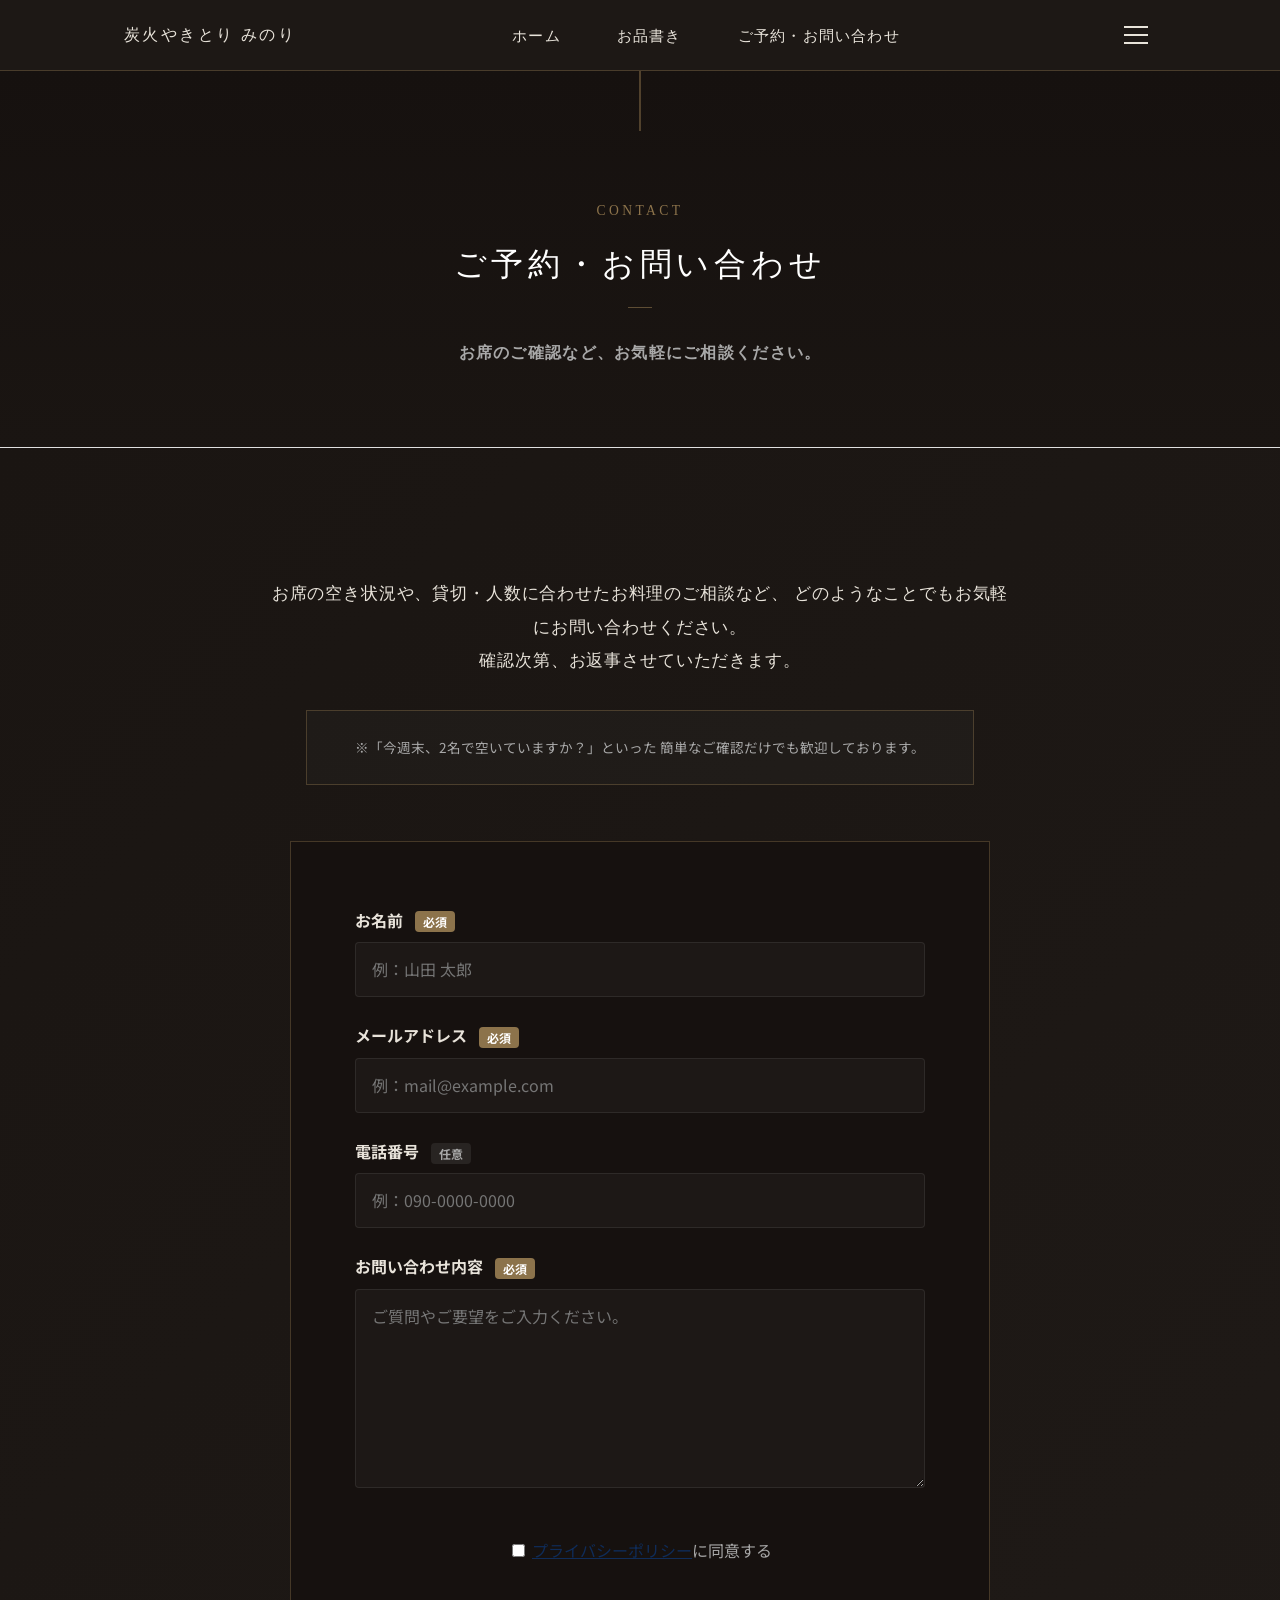
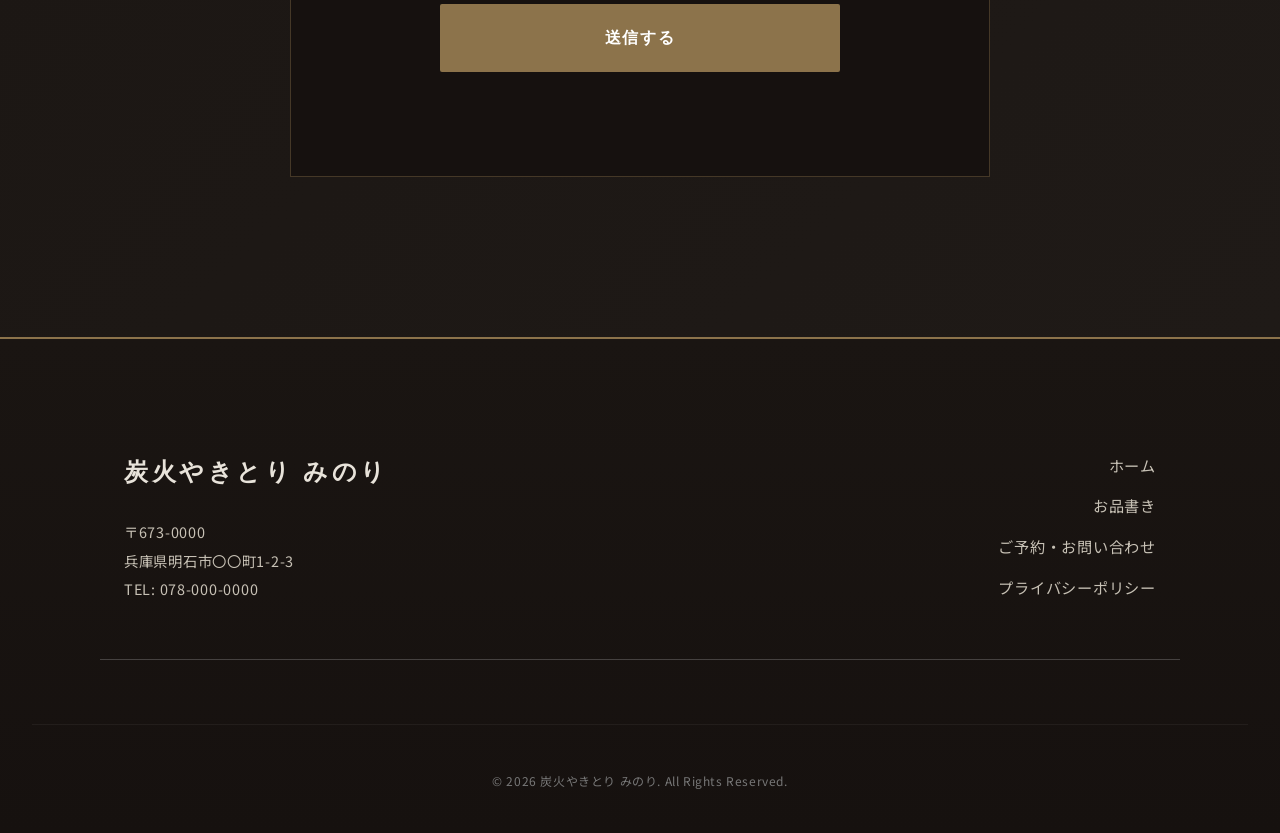
==== commit 09e58d3e: "Add files via upload" ====
--- a/contact.html
+++ b/contact.html
@@ -28,6 +28,12 @@
 <link rel="stylesheet" href="assets/css/sections.css">
 </head>
 <body class="site site--yakitori-akashi-01 page page--contact">
+    <div id="yakitori-loader" class="yakitori-loader">
+    <div class="yakitori-loader-content">
+      <p class="yakitori-loader-text">炭火やきとり みのり</p>
+      <div class="yakitori-loader-line"></div>
+    </div>
+  </div>
   <header class="header yakitori-header">
   <div class="header-inner container yakitori-header-inner">
     <a href="index.html" class="logo yakitori-header-logo">炭火やきとり みのり</a>
--- a/assets/css/sections.css
+++ b/assets/css/sections.css
@@ -79,7 +79,6 @@
   backdrop-filter: blur(8px);
   -webkit-backdrop-filter: blur(8px);
   border-bottom: 1px solid var(--ya-border-gold);
-  padding: 1rem 0;
   position: sticky;
   top: 0;
   z-index: 1000;
@@ -712,4 +711,78 @@
 .is-js-active [data-anim="image-reveal"][data-anim-delay="4"] img { transition-delay: 0.6s; }
 @media (prefers-reduced-motion: reduce) {
   .is-js-active [data-anim] { transition: none !important; opacity: 1 !important; transform: none !important; }
+}
+
+/* =========================================================
+   yakitori-akashi-01: Loading Screen
+   ========================================================= */
+.yakitori-loader {
+  position: fixed;
+  inset: 0;
+  z-index: 9999;
+  /* サイトの世界観に合わせた、炭を思わせる深いグラデーション */
+  background: linear-gradient(135deg, var(--ya-bg-deep) 0%, var(--ya-bg-dark) 100%);
+  display: flex;
+  justify-content: center;
+  align-items: center;
+  transition: opacity 1s cubic-bezier(0.25, 0.46, 0.45, 0.94), visibility 1s;
+}
+
+/* 読み込み完了後に付与される非表示クラス */
+.yakitori-loader.is-loaded {
+  opacity: 0;
+  visibility: hidden;
+  pointer-events: none; /* DOMに残っても裏側のクリック等を阻害しない */
+}
+
+.yakitori-loader-content {
+  display: flex;
+  flex-direction: column;
+  align-items: center;
+  gap: 1.5rem;
+}
+
+.yakitori-loader-text {
+  font-family: "Yu Mincho", "Noto Serif JP", serif;
+  font-size: 1.1rem;
+  color: var(--ya-text-main);
+  letter-spacing: 0.25em; /* 文字間を広く取り、静けさを演出 */
+  margin: 0;
+  opacity: 0;
+  animation: ya-fade-in 1.5s ease forwards;
+}
+
+/* 文字の下にゆっくり伸びる繊細な金の線 */
+.yakitori-loader-line {
+  width: 0;
+  height: 1px;
+  background-color: #8c734b;
+  opacity: 0;
+  animation: ya-line-grow 1.5s ease 0.5s forwards; /* 文字より少し遅れて伸びる */
+}
+
+@keyframes ya-fade-in {
+  from { opacity: 0; transform: translateY(10px); }
+  to { opacity: 1; transform: translateY(0); }
+}
+@keyframes ya-line-grow {
+  from { width: 0; opacity: 0; }
+  to { width: 40px; opacity: 0.6; }
+}
+
+/* 視差効果・アニメーション低減設定のユーザーへの配慮 */
+@media (prefers-reduced-motion: reduce) {
+  .yakitori-loader-text {
+    animation: none;
+    opacity: 1;
+    transform: none;
+  }
+  .yakitori-loader-line {
+    animation: none;
+    width: 40px;
+    opacity: 0.6;
+  }
+  .yakitori-loader {
+    transition: opacity 0.3s ease, visibility 0.3s;
+  }
 }
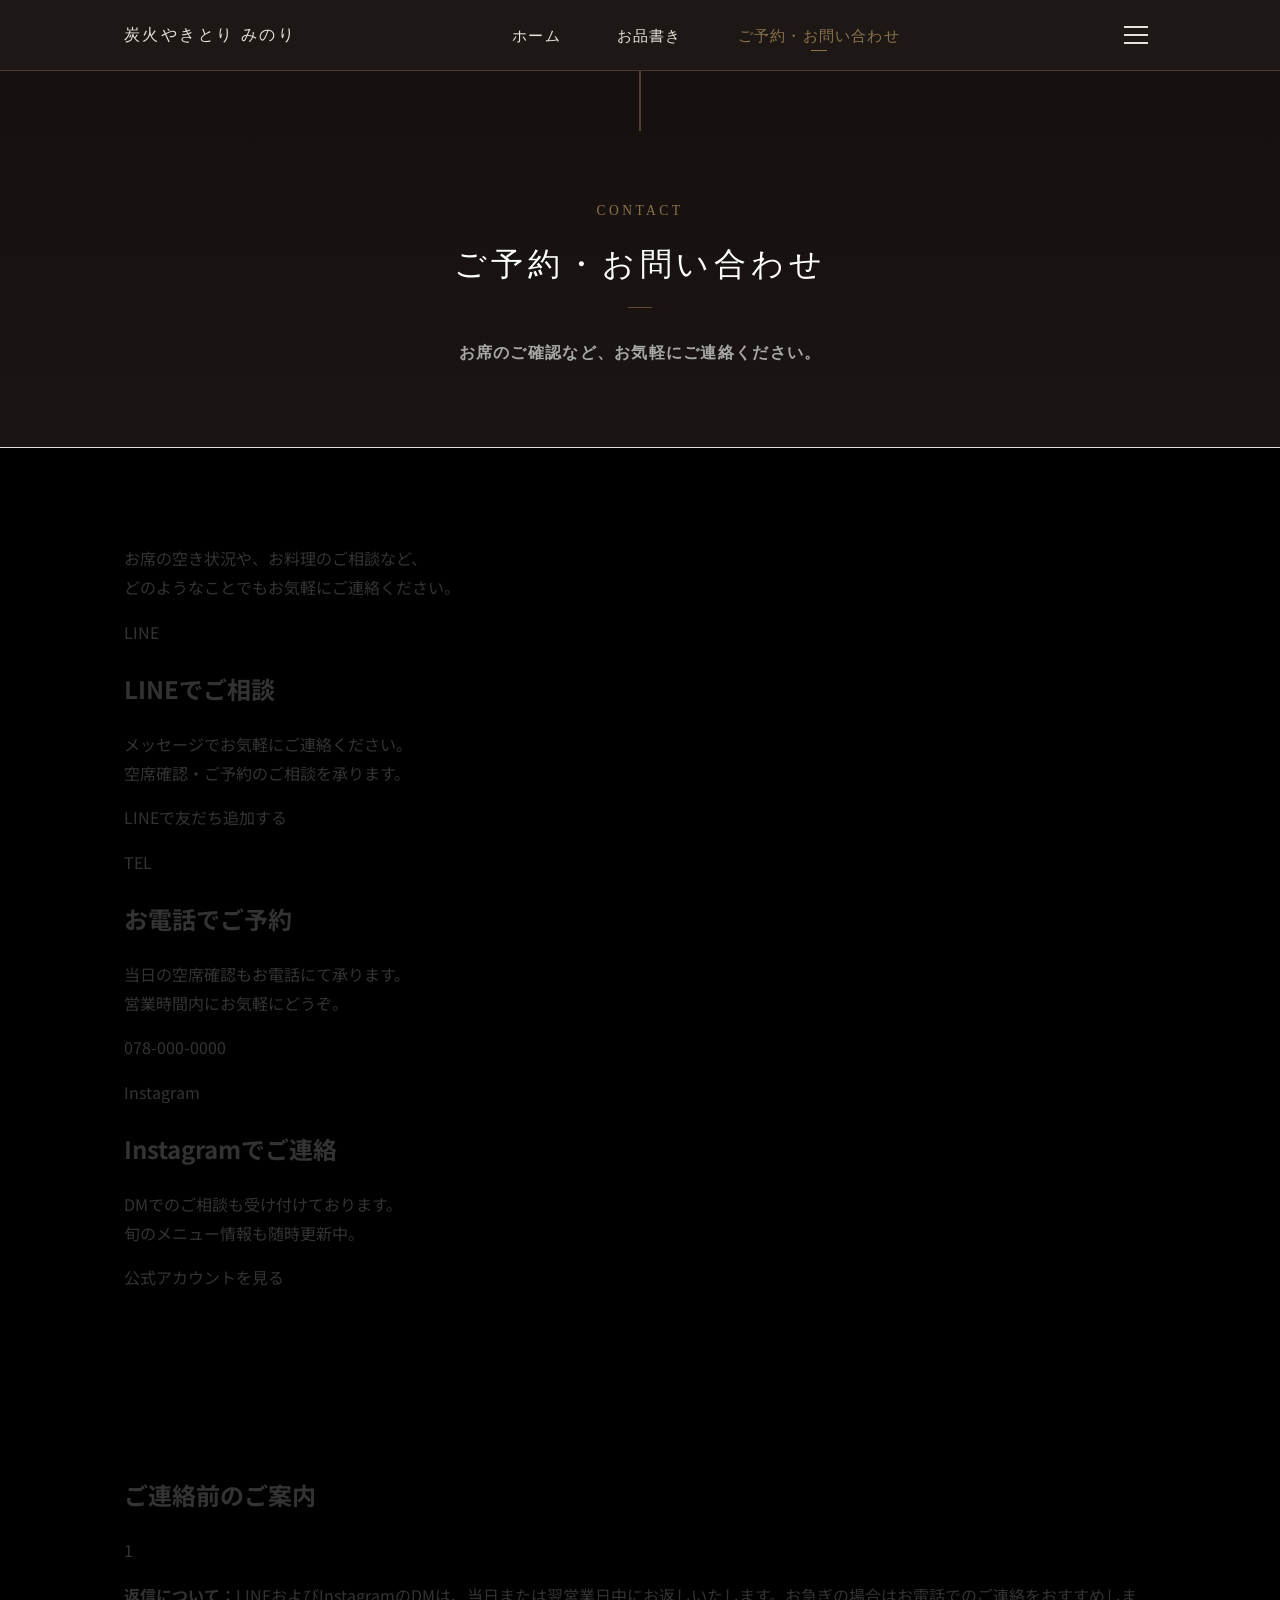
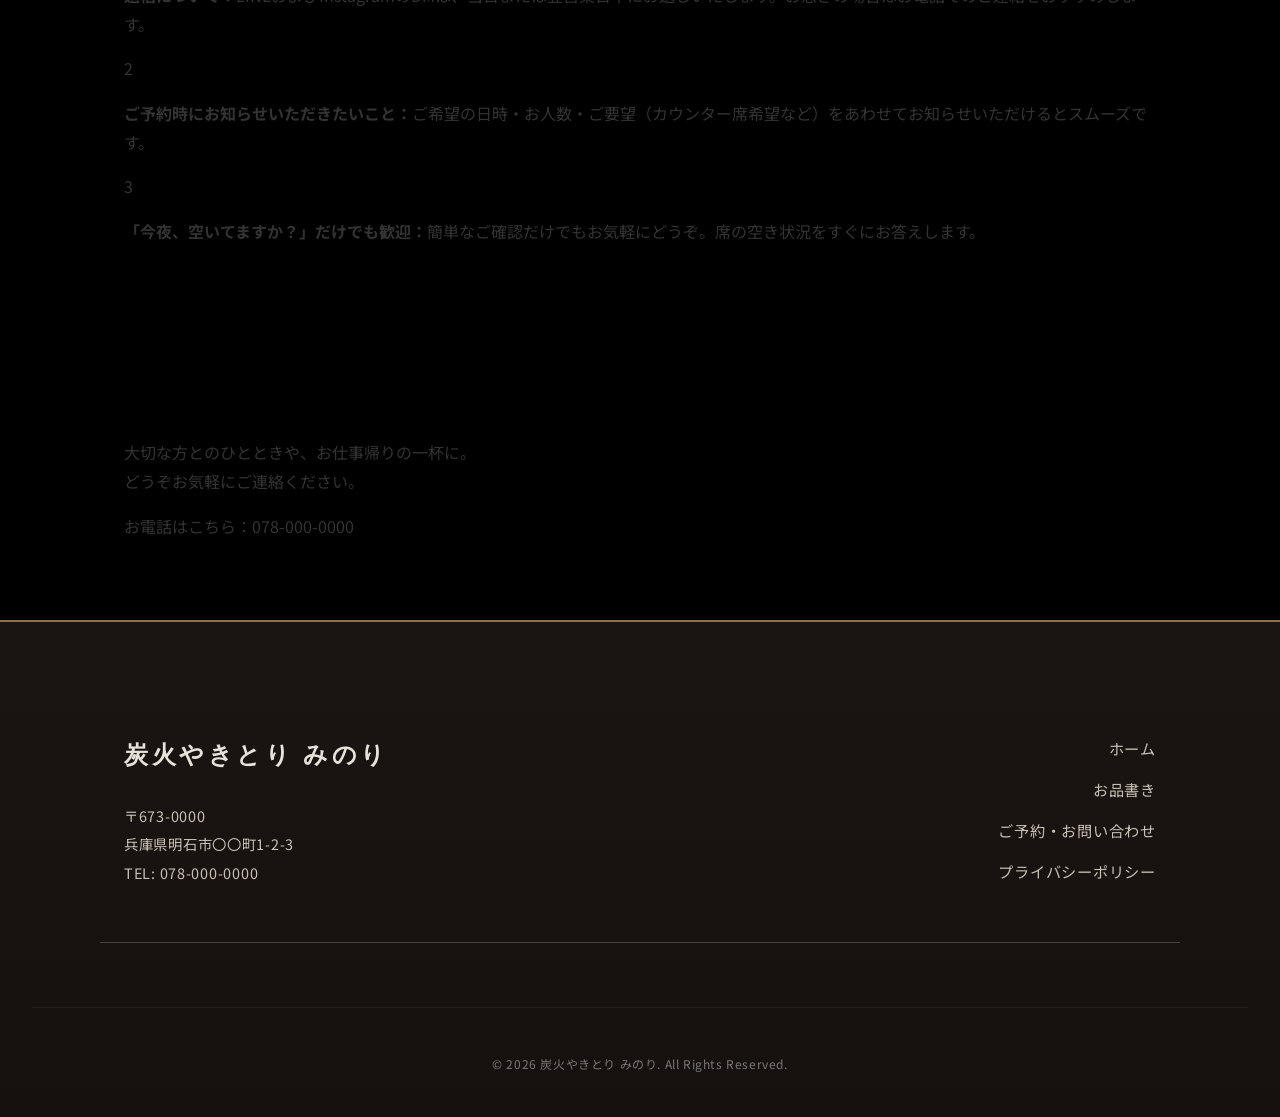
==== commit 0cb971a9: "Add files via upload" ====
--- a/contact.html
+++ b/contact.html
@@ -1,177 +1,191 @@
-<!DOCTYPE html>
-<html lang="ja">
-<head>
-  <meta charset="UTF-8">
-  <meta name="viewport" content="width=device-width, initial-scale=1.0">
-  <title>お問い合わせ | 炭火やきとり みのり</title>
-  <meta name="description" content="炭火やきとり みのりへのお問い合わせフォームです。">
-  
-  <link rel="canonical" href="https://yakitori-akashi.remedora.jp/contact.html">
-  <meta property="og:title" content="お問い合わせ | 炭火やきとり みのり">
-  <meta property="og:description" content="炭火やきとり みのりへのお問い合わせフォームです。">
-  <meta property="og:type" content="article">
-  <meta property="og:url" content="https://yakitori-akashi.remedora.jp/contact.html">
-  <meta property="og:image" content="https://yakitori-akashi.remedora.jp/assets/images/ogp.jpg">
-  
-  <link rel="icon" href="assets/images/favicon.ico">
-  <link rel="apple-touch-icon" href="assets/images/apple-touch-icon.png">
-  
-  <script async src="https://www.googletagmanager.com/gtag/js?id=G-ABCDEFG123"></script>
-  <script>window.dataLayer=window.dataLayer||[];function gtag(){dataLayer.push(arguments);}gtag('js',new Date());gtag('config','G-ABCDEFG123');</script>
-
-  <link rel="preconnect" href="https://fonts.googleapis.com">
-  <link rel="preconnect" href="https://fonts.gstatic.com" crossorigin>
-  <link href="https://fonts.googleapis.com/css2?family=Noto+Sans+JP:wght@400;700&display=swap" rel="stylesheet">
-  
-  <link rel="stylesheet" href="assets/css/base.css">
-<link rel="stylesheet" href="assets/css/components.css">
-<link rel="stylesheet" href="assets/css/sections.css">
-</head>
-<body class="site site--yakitori-akashi-01 page page--contact">
-    <div id="yakitori-loader" class="yakitori-loader">
-    <div class="yakitori-loader-content">
-      <p class="yakitori-loader-text">炭火やきとり みのり</p>
-      <div class="yakitori-loader-line"></div>
-    </div>
-  </div>
-  <header class="header yakitori-header">
-  <div class="header-inner container yakitori-header-inner">
-    <a href="index.html" class="logo yakitori-header-logo">炭火やきとり みのり</a>
-    
-    <nav class="nav-pc pc-only yakitori-nav-pc">
-      <ul>
-        <li><a href="index.html">ホーム</a></li>
-        <li><a href="service.html">お品書き</a></li>
-        <li><a href="contact.html">ご予約・お問い合わせ</a></li>
-      </ul>
-    </nav>
-    
-    <button class="menu-toggle sp-only yakitori-menu-toggle" data-js="menu-toggle" aria-label="メニューを開く" aria-expanded="false">
-      <span class="bar"></span><span class="bar"></span><span class="bar"></span>
-    </button>
-  </div>
-</header>
-
-<nav class="nav-sp yakitori-nav-sp" data-js="mobile-nav" aria-hidden="true">
-  <ul class="yakitori-nav-sp-list">
-    <li><a href="index.html">ホーム</a></li>
-    <li><a href="service.html">お品書き</a></li>
-    <li><a href="contact.html">ご予約・お問い合わせ</a></li>
-  </ul>
-</nav>
-  
-  <nav class="nav-sp" data-js="mobile-nav" aria-hidden="true">
-    <ul>
-      <li><a href="index.html">ホーム</a></li>
-      <li><a href="service.html">サービス</a></li>
-      <li><a href="contact.html">お問い合わせ</a></li>
-    </ul>
-  </nav>
-
-  <main>
-    <div class="page-header yakitori-contact-header">
-  <div class="container text-center yakitori-contact-header-container">
-    <div class="yakitori-contact-header-content">
-      <p class="yakitori-contact-header-en">Contact</p>
-      <h1 class="page-title yakitori-contact-title">ご予約・お問い合わせ</h1>
-      <p class="page-sub yakitori-contact-sub">お席のご確認など、お気軽にご相談ください。</p>
-    </div>
-  </div>
-</div>
-
- <section class="section yakitori-contact-section">
-  <div class="container reveal yakitori-contact-container">
-    
-    <div class="yakitori-contact-intro">
-      <p class="yakitori-contact-lead">
-        お席の空き状況や、貸切・人数に合わせたお料理のご相談など、
-        どのようなことでもお気軽にお問い合わせください。<br>
-        確認次第、お返事させていただきます。
-      </p>
-      <div class="yakitori-contact-note">
-        <p class="yakitori-contact-note-text">
-          ※「今週末、2名で空いていますか？」といった
-          簡単なご確認だけでも歓迎しております。
-        </p>
-      </div>
-    </div>
-
-    <div class="form-wrapper yakitori-contact-form-wrap">
-      <form id="contactForm" data-js="contact-form" class="contact-form">
-        <div class="hp-field" aria-hidden="true">
-          <label for="honeypot">この項目は入力しないでください</label>
-          <input type="text" id="honeypot" name="honeypot" tabindex="-1" autocomplete="off">
-        </div>
-
-        <div class="form-group">
-          <label for="name">お名前 <span class="req">必須</span></label>
-          <input type="text" id="name" name="name" required placeholder="例：山田 太郎">
-        </div>
-
-        <div class="form-group">
-          <label for="email">メールアドレス <span class="req">必須</span></label>
-          <input type="email" id="email" name="email" required placeholder="例：mail@example.com">
-        </div>
-
-        <div class="form-group">
-          <label for="phone">電話番号 <span class="opt">任意</span></label>
-          <input type="tel" id="phone" name="phone" placeholder="例：090-0000-0000">
-        </div>
-
-        <div class="form-group">
-          <label for="message">お問い合わせ内容 <span class="req">必須</span></label>
-          <textarea id="message" name="message" rows="6" required placeholder="ご質問やご要望をご入力ください。"></textarea>
-        </div>
-
-        <div class="form-consent text-center u-mt-40">
-          <label class="checkbox-label">
-            <input type="checkbox" id="consent" name="consent" required>
-            <span><a href="privacy.html" target="_blank" class="text-link">プライバシーポリシー</a>に同意する</span>
-          </label>
-        </div>
-
-        <div class="form-submit text-center u-mt-40">
-          <button type="submit" id="submitBtn" class="btn btn-primary btn-block yakitori-contact-submit">送信する</button>
-          <div id="formMessage" class="form-msg"></div>
-        </div>
-      </form>
-
-      <div id="thanksMessage" data-js="thanks-message" class="thanks-msg is-hidden text-center yakitori-contact-thanks">
-        <h3 class="yakitori-contact-thanks-title">送信が完了いたしました</h3>
-        <p class="yakitori-contact-thanks-text">お問い合わせいただき、誠にありがとうございます。<br>内容を確認のうえ、担当者より折り返しご連絡いたします。</p>
-        <a href="index.html" class="btn btn-outline u-mt-40 yakitori-contact-back-btn">トップページへ戻る</a>
-      </div>
-    </div>
-    
-  </div>
-</section>
-  </main>
-
-  <footer class="footer yakitori-footer">
-  <div class="container footer-inner yakitori-footer-inner">
-    <div class="footer-info yakitori-footer-info">
-      <div class="footer-logo yakitori-footer-logo">炭火やきとり みのり</div>
-      <p class="yakitori-footer-address">
-        〒673-0000<br>
-        兵庫県明石市〇〇町1-2-3<br>
-        TEL: <a href="tel:0780000000" class="yakitori-footer-tel">078-000-0000</a>
-      </p>
-    </div>
-    <div class="footer-links yakitori-footer-links">
-      <ul class="yakitori-footer-nav">
-        <li><a href="index.html">ホーム</a></li>
-        <li><a href="service.html">お品書き</a></li>
-        <li><a href="contact.html">ご予約・お問い合わせ</a></li>
-        <li><a href="privacy.html">プライバシーポリシー</a></li>
-      </ul>
-    </div>
-  </div>
-  <div class="footer-copy yakitori-footer-copy">
-    <small>&copy; 2026 炭火やきとり みのり. All Rights Reserved.</small>
-  </div>
-</footer>
-  <script src="assets/js/main.js"></script>
-  <script src="assets/js/custom-anim.js"></script>
-  <script src="assets/js/custom-analytics.js"></script>
-</body>
-</html>+<!DOCTYPE html>
+<html lang="ja">
+<head>
+  <meta charset="UTF-8">
+  <meta name="viewport" content="width=device-width, initial-scale=1.0">
+  <title>ご予約・お問い合わせ | 炭火やきとり みのり</title>
+  <meta name="description" content="炭火やきとり みのりへのご予約・お問い合わせはLINE・お電話・Instagramにて承ります。">
+
+  <link rel="canonical" href="https://example.com/contact.html">
+  <meta property="og:title" content="ご予約・お問い合わせ | 炭火やきとり みのり">
+  <meta property="og:description" content="炭火やきとり みのりへのご予約・お問い合わせはLINE・お電話・Instagramにて承ります。">
+  <meta property="og:type" content="article">
+  <meta property="og:url" content="https://example.com/contact.html">
+  <meta property="og:image" content="https://example.com/assets/images/ogp.jpg">
+
+  <link rel="icon" href="assets/images/favicon.ico">
+  <link rel="apple-touch-icon" href="assets/images/apple-touch-icon.png">
+
+  <script async src="https://www.googletagmanager.com/gtag/js?id=G-ABCDEFG123"></script>
+  <script>window.dataLayer=window.dataLayer||[];function gtag(){dataLayer.push(arguments);}gtag('js',new Date());gtag('config','G-ABCDEFG123');</script>
+
+  <link rel="preconnect" href="https://fonts.googleapis.com">
+  <link rel="preconnect" href="https://fonts.gstatic.com" crossorigin>
+  <link href="https://fonts.googleapis.com/css2?family=Noto+Sans+JP:wght@400;700&display=swap" rel="stylesheet">
+
+  <link rel="stylesheet" href="assets/css/base.css">
+  <link rel="stylesheet" href="assets/css/components.css">
+  <link rel="stylesheet" href="assets/css/sections.css">
+</head>
+<body class="site site--yakitori-akashi-01 page page--contact">
+  <header class="header yakitori-header">
+    <div class="header-inner container yakitori-header-inner">
+      <a href="index.html" class="logo yakitori-header-logo">炭火やきとり みのり</a>
+      <nav class="nav-pc pc-only yakitori-nav-pc">
+        <ul>
+          <li><a href="index.html">ホーム</a></li>
+          <li><a href="service.html">お品書き</a></li>
+          <li><a href="contact.html" class="is-current">ご予約・お問い合わせ</a></li>
+        </ul>
+      </nav>
+      <button class="menu-toggle sp-only yakitori-menu-toggle" data-js="menu-toggle" aria-label="メニューを開く" aria-expanded="false">
+        <span class="bar"></span><span class="bar"></span><span class="bar"></span>
+      </button>
+    </div>
+  </header>
+
+  <nav class="nav-sp yakitori-nav-sp" data-js="mobile-nav" aria-hidden="true">
+    <ul class="yakitori-nav-sp-list">
+      <li><a href="index.html">ホーム</a></li>
+      <li><a href="service.html">お品書き</a></li>
+      <li><a href="contact.html">ご予約・お問い合わせ</a></li>
+    </ul>
+  </nav>
+
+  <main>
+
+    <!-- SECTION START: Contact Hero -->
+    <div class="page-header yakitori-contact-header" data-section="contact-hero">
+      <div class="container text-center yakitori-contact-header-container">
+        <div class="yakitori-contact-header-content">
+          <p class="yakitori-contact-header-en">Contact</p>
+          <h1 class="page-title yakitori-contact-title">ご予約・お問い合わせ</h1>
+          <p class="page-sub yakitori-contact-sub">お席のご確認など、お気軽にご連絡ください。</p>
+        </div>
+      </div>
+    </div>
+    <!-- SECTION END: Contact Hero -->
+
+    <!-- SECTION START: Contact Methods -->
+    <section class="section yakitori-contact-methods-section" data-section="contact-methods">
+      <div class="container reveal yakitori-contact-methods-container">
+        <p class="yakitori-contact-methods-lead" data-anim="fade-up">
+          お席の空き状況や、お料理のご相談など、<br>
+          どのようなことでもお気軽にご連絡ください。
+        </p>
+        <div class="yakitori-contact-methods-grid">
+
+          <div class="yakitori-contact-method-card" data-anim="fade-up" data-anim-delay="1">
+            <p class="yakitori-contact-method-label">LINE</p>
+            <h2 class="yakitori-contact-method-title">LINEでご相談</h2>
+            <p class="yakitori-contact-method-text">
+              メッセージでお気軽にご連絡ください。<br>
+              空席確認・ご予約のご相談を承ります。
+            </p>
+            <a href="#" class="yakitori-contact-method-btn" data-ga4-event="click_line">LINEで友だち追加する</a>
+          </div>
+
+          <div class="yakitori-contact-method-card" data-anim="fade-up" data-anim-delay="2">
+            <p class="yakitori-contact-method-label">TEL</p>
+            <h2 class="yakitori-contact-method-title">お電話でご予約</h2>
+            <p class="yakitori-contact-method-text">
+              当日の空席確認もお電話にて承ります。<br>
+              営業時間内にお気軽にどうぞ。
+            </p>
+            <a href="tel:0780000000" class="yakitori-contact-method-btn" data-ga4-event="click_tel">078-000-0000</a>
+          </div>
+
+          <div class="yakitori-contact-method-card" data-anim="fade-up" data-anim-delay="3">
+            <p class="yakitori-contact-method-label">Instagram</p>
+            <h2 class="yakitori-contact-method-title">Instagramでご連絡</h2>
+            <p class="yakitori-contact-method-text">
+              DMでのご相談も受け付けております。<br>
+              旬のメニュー情報も随時更新中。
+            </p>
+            <a href="#" class="yakitori-contact-method-btn" data-ga4-event="click_instagram">公式アカウントを見る</a>
+          </div>
+
+        </div>
+      </div>
+    </section>
+    <!-- SECTION END: Contact Methods -->
+
+    <!-- SECTION START: Before Contact -->
+    <section class="section yakitori-before-contact-section" data-section="before-contact">
+      <div class="container reveal yakitori-before-contact-container">
+        <h2 class="yakitori-before-contact-title" data-anim="fade-up">ご連絡前のご案内</h2>
+        <div class="yakitori-before-contact-list">
+
+          <div class="yakitori-before-contact-item" data-anim="fade-up" data-anim-delay="1">
+            <div class="yakitori-before-contact-num">1</div>
+            <p class="yakitori-before-contact-text">
+              <strong>返信について：</strong>LINEおよびInstagramのDMは、当日または翌営業日中にお返しいたします。お急ぎの場合はお電話でのご連絡をおすすめします。
+            </p>
+          </div>
+
+          <div class="yakitori-before-contact-item" data-anim="fade-up" data-anim-delay="2">
+            <div class="yakitori-before-contact-num">2</div>
+            <p class="yakitori-before-contact-text">
+              <strong>ご予約時にお知らせいただきたいこと：</strong>ご希望の日時・お人数・ご要望（カウンター席希望など）をあわせてお知らせいただけるとスムーズです。
+            </p>
+          </div>
+
+          <div class="yakitori-before-contact-item" data-anim="fade-up" data-anim-delay="3">
+            <div class="yakitori-before-contact-num">3</div>
+            <p class="yakitori-before-contact-text">
+              <strong>「今夜、空いてますか？」だけでも歓迎：</strong>簡単なご確認だけでもお気軽にどうぞ。席の空き状況をすぐにお答えします。
+            </p>
+          </div>
+
+        </div>
+      </div>
+    </section>
+    <!-- SECTION END: Before Contact -->
+
+    <!-- SECTION START: Final CTA -->
+    <section class="section yakitori-final-cta-section" data-section="final-cta">
+      <div class="container reveal yakitori-final-cta-container">
+        <p class="yakitori-final-cta-text" data-anim="fade-up">
+          大切な方とのひとときや、お仕事帰りの一杯に。<br>
+          どうぞお気軽にご連絡ください。
+        </p>
+        <div data-anim="fade-up" data-anim-delay="1">
+          <a href="tel:0780000000" class="yakitori-final-cta-btn" data-ga4-event="click_tel_final">お電話はこちら：078-000-0000</a>
+        </div>
+      </div>
+    </section>
+    <!-- SECTION END: Final CTA -->
+
+  </main>
+
+  <!-- SECTION START: Footer -->
+  <footer class="footer yakitori-footer" data-section="footer">
+    <div class="container footer-inner yakitori-footer-inner">
+      <div class="footer-info yakitori-footer-info">
+        <div class="footer-logo yakitori-footer-logo">炭火やきとり みのり</div>
+        <p class="yakitori-footer-address">
+          〒673-0000<br>
+          兵庫県明石市〇〇町1-2-3<br>
+          TEL: <a href="tel:0780000000" class="yakitori-footer-tel">078-000-0000</a>
+        </p>
+      </div>
+      <div class="footer-links yakitori-footer-links">
+        <ul class="yakitori-footer-nav">
+          <li><a href="index.html">ホーム</a></li>
+          <li><a href="service.html">お品書き</a></li>
+          <li><a href="contact.html">ご予約・お問い合わせ</a></li>
+          <li><a href="privacy.html">プライバシーポリシー</a></li>
+        </ul>
+      </div>
+    </div>
+    <div class="footer-copy yakitori-footer-copy">
+      <small>&copy; 2026 炭火やきとり みのり. All Rights Reserved.</small>
+    </div>
+  </footer>
+  <!-- SECTION END: Footer -->
+
+  <script src="assets/js/main.js"></script>
+  <script src="assets/js/custom-anim.js"></script>
+  <script src="assets/js/custom-analytics.js"></script>
+</body>
+</html>
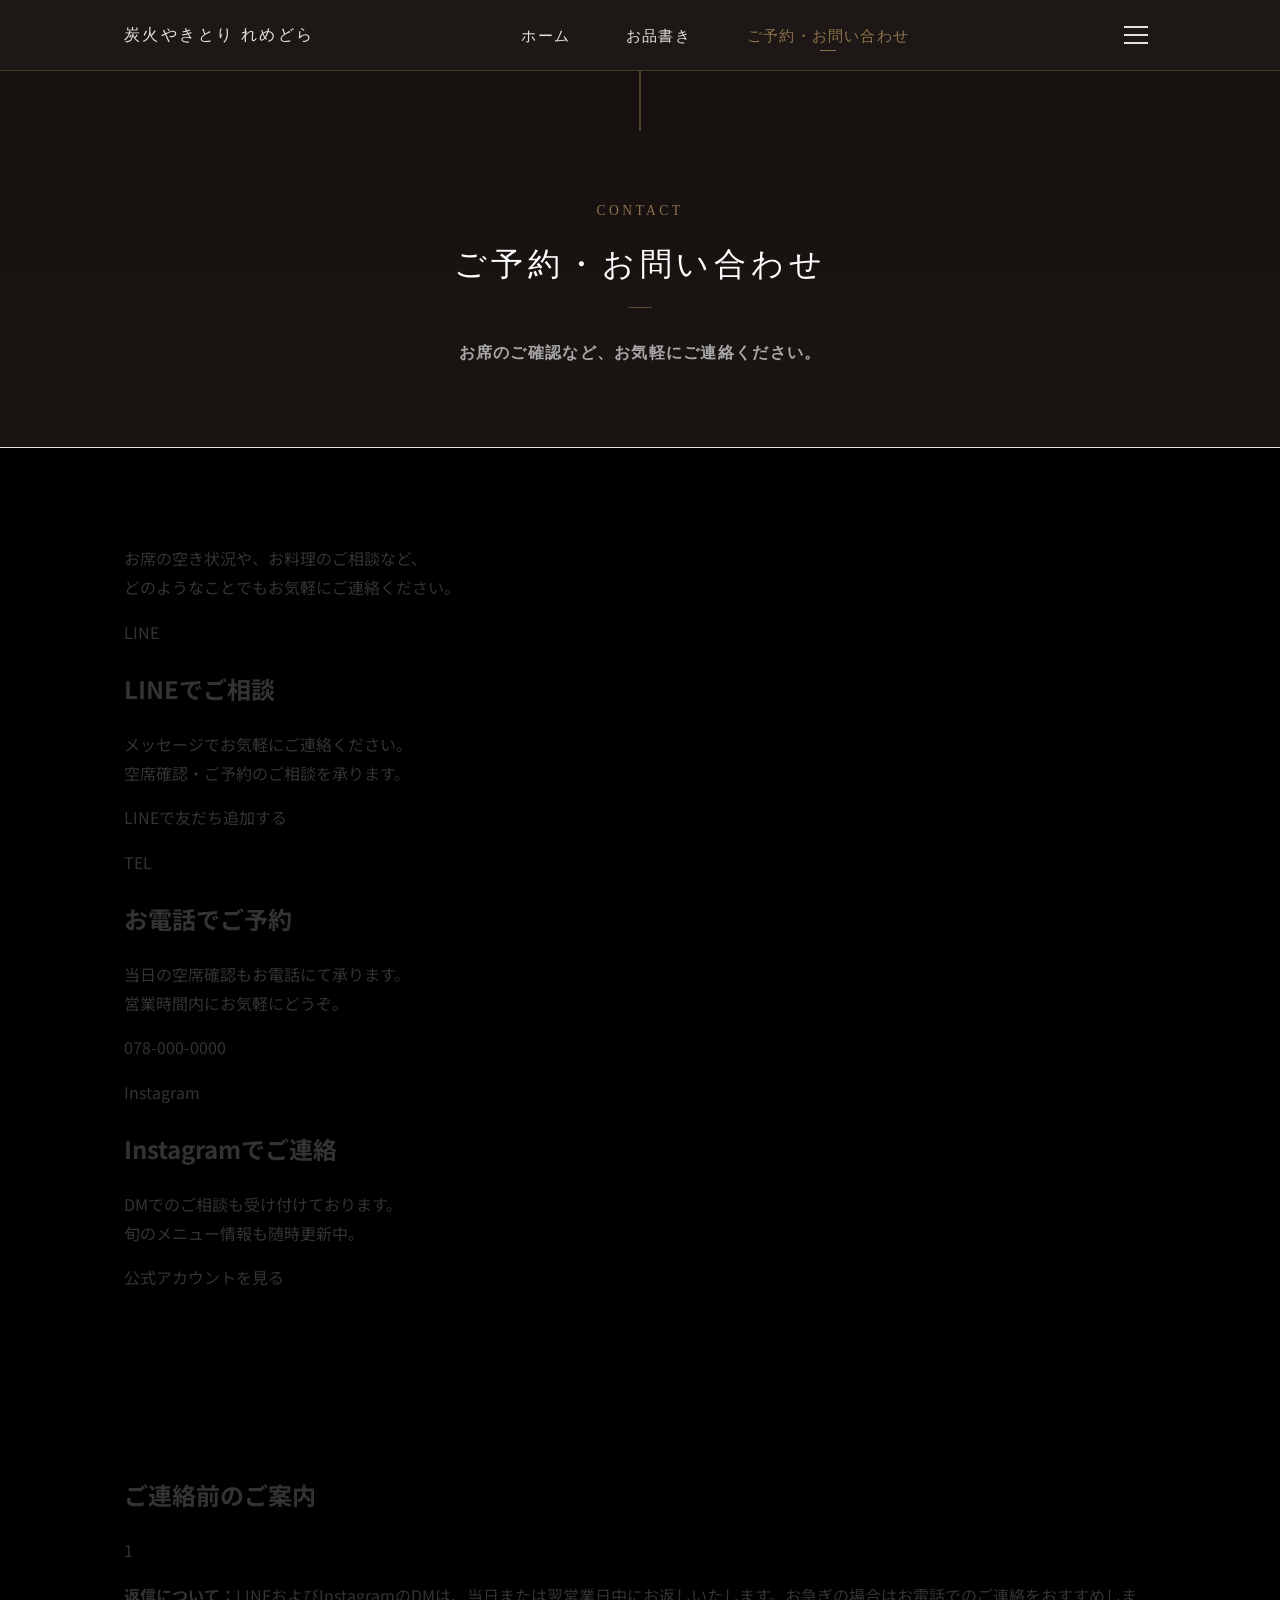
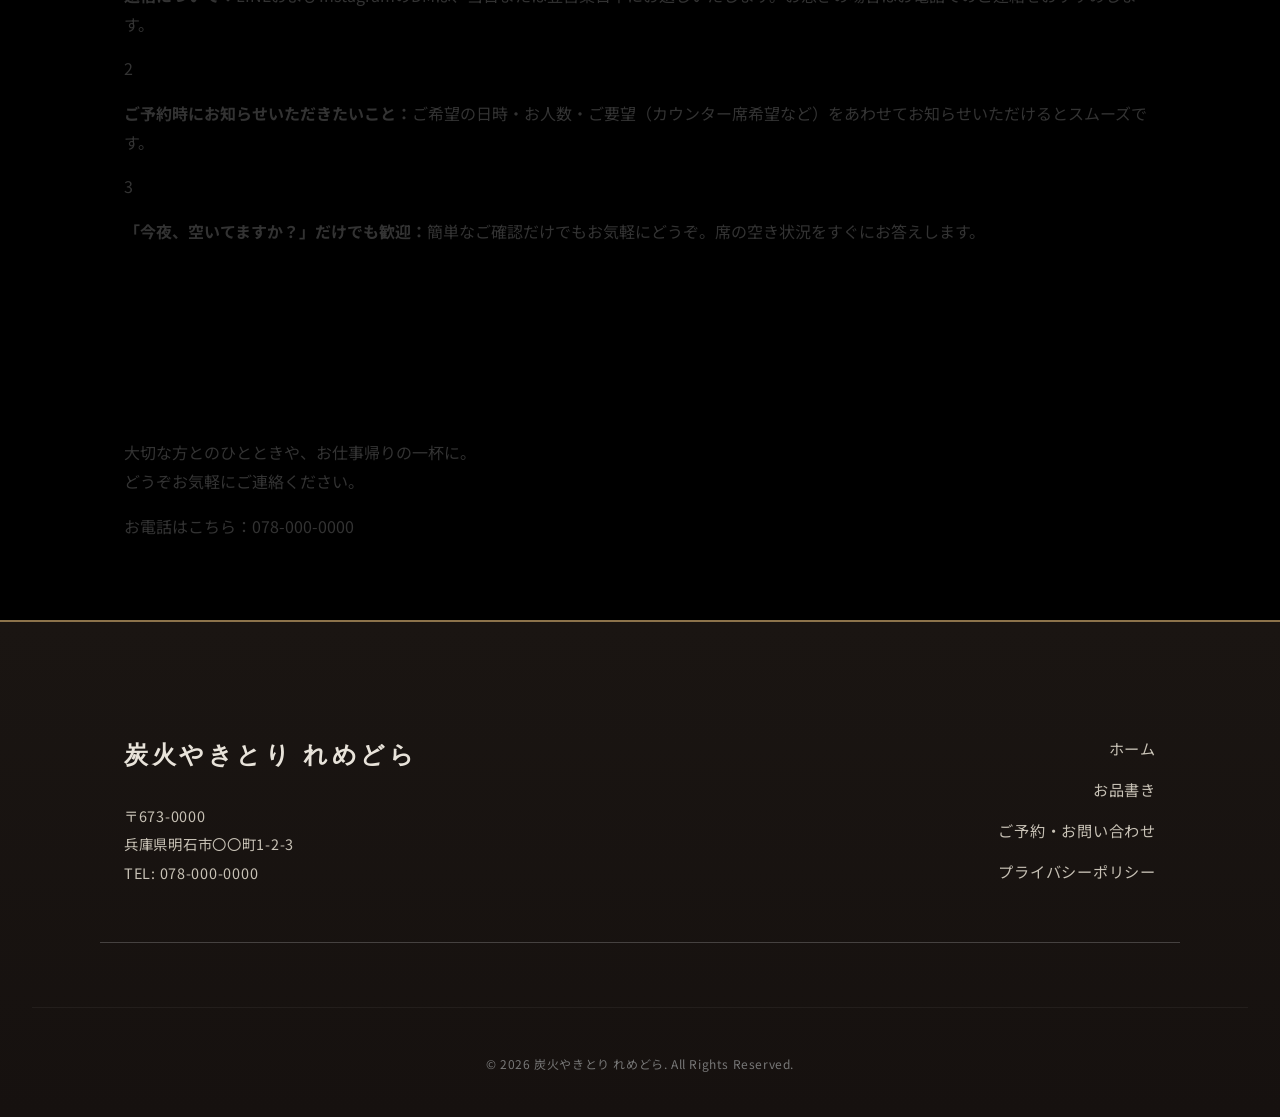
==== commit a9744d5f: "Add files via upload" ====
--- a/contact.html
+++ b/contact.html
@@ -3,12 +3,12 @@
 <head>
   <meta charset="UTF-8">
   <meta name="viewport" content="width=device-width, initial-scale=1.0">
-  <title>ご予約・お問い合わせ | 炭火やきとり みのり</title>
-  <meta name="description" content="炭火やきとり みのりへのご予約・お問い合わせはLINE・お電話・Instagramにて承ります。">
+  <title>ご予約・お問い合わせ | 炭火やきとり れめどら</title>
+  <meta name="description" content="炭火やきとり れめどらへのご予約・お問い合わせはLINE・お電話・Instagramにて承ります。">
 
   <link rel="canonical" href="https://example.com/contact.html">
-  <meta property="og:title" content="ご予約・お問い合わせ | 炭火やきとり みのり">
-  <meta property="og:description" content="炭火やきとり みのりへのご予約・お問い合わせはLINE・お電話・Instagramにて承ります。">
+  <meta property="og:title" content="ご予約・お問い合わせ | 炭火やきとり れめどら">
+  <meta property="og:description" content="炭火やきとり れめどらへのご予約・お問い合わせはLINE・お電話・Instagramにて承ります。">
   <meta property="og:type" content="article">
   <meta property="og:url" content="https://example.com/contact.html">
   <meta property="og:image" content="https://example.com/assets/images/ogp.jpg">
@@ -30,7 +30,7 @@
 <body class="site site--yakitori-akashi-01 page page--contact">
   <header class="header yakitori-header">
     <div class="header-inner container yakitori-header-inner">
-      <a href="index.html" class="logo yakitori-header-logo">炭火やきとり みのり</a>
+      <a href="index.html" class="logo yakitori-header-logo">炭火やきとり れめどら</a>
       <nav class="nav-pc pc-only yakitori-nav-pc">
         <ul>
           <li><a href="index.html">ホーム</a></li>
@@ -162,7 +162,7 @@
   <footer class="footer yakitori-footer" data-section="footer">
     <div class="container footer-inner yakitori-footer-inner">
       <div class="footer-info yakitori-footer-info">
-        <div class="footer-logo yakitori-footer-logo">炭火やきとり みのり</div>
+        <div class="footer-logo yakitori-footer-logo">炭火やきとり れめどら</div>
         <p class="yakitori-footer-address">
           〒673-0000<br>
           兵庫県明石市〇〇町1-2-3<br>
@@ -179,7 +179,7 @@
       </div>
     </div>
     <div class="footer-copy yakitori-footer-copy">
-      <small>&copy; 2026 炭火やきとり みのり. All Rights Reserved.</small>
+      <small>&copy; 2026 炭火やきとり れめどら. All Rights Reserved.</small>
     </div>
   </footer>
   <!-- SECTION END: Footer -->
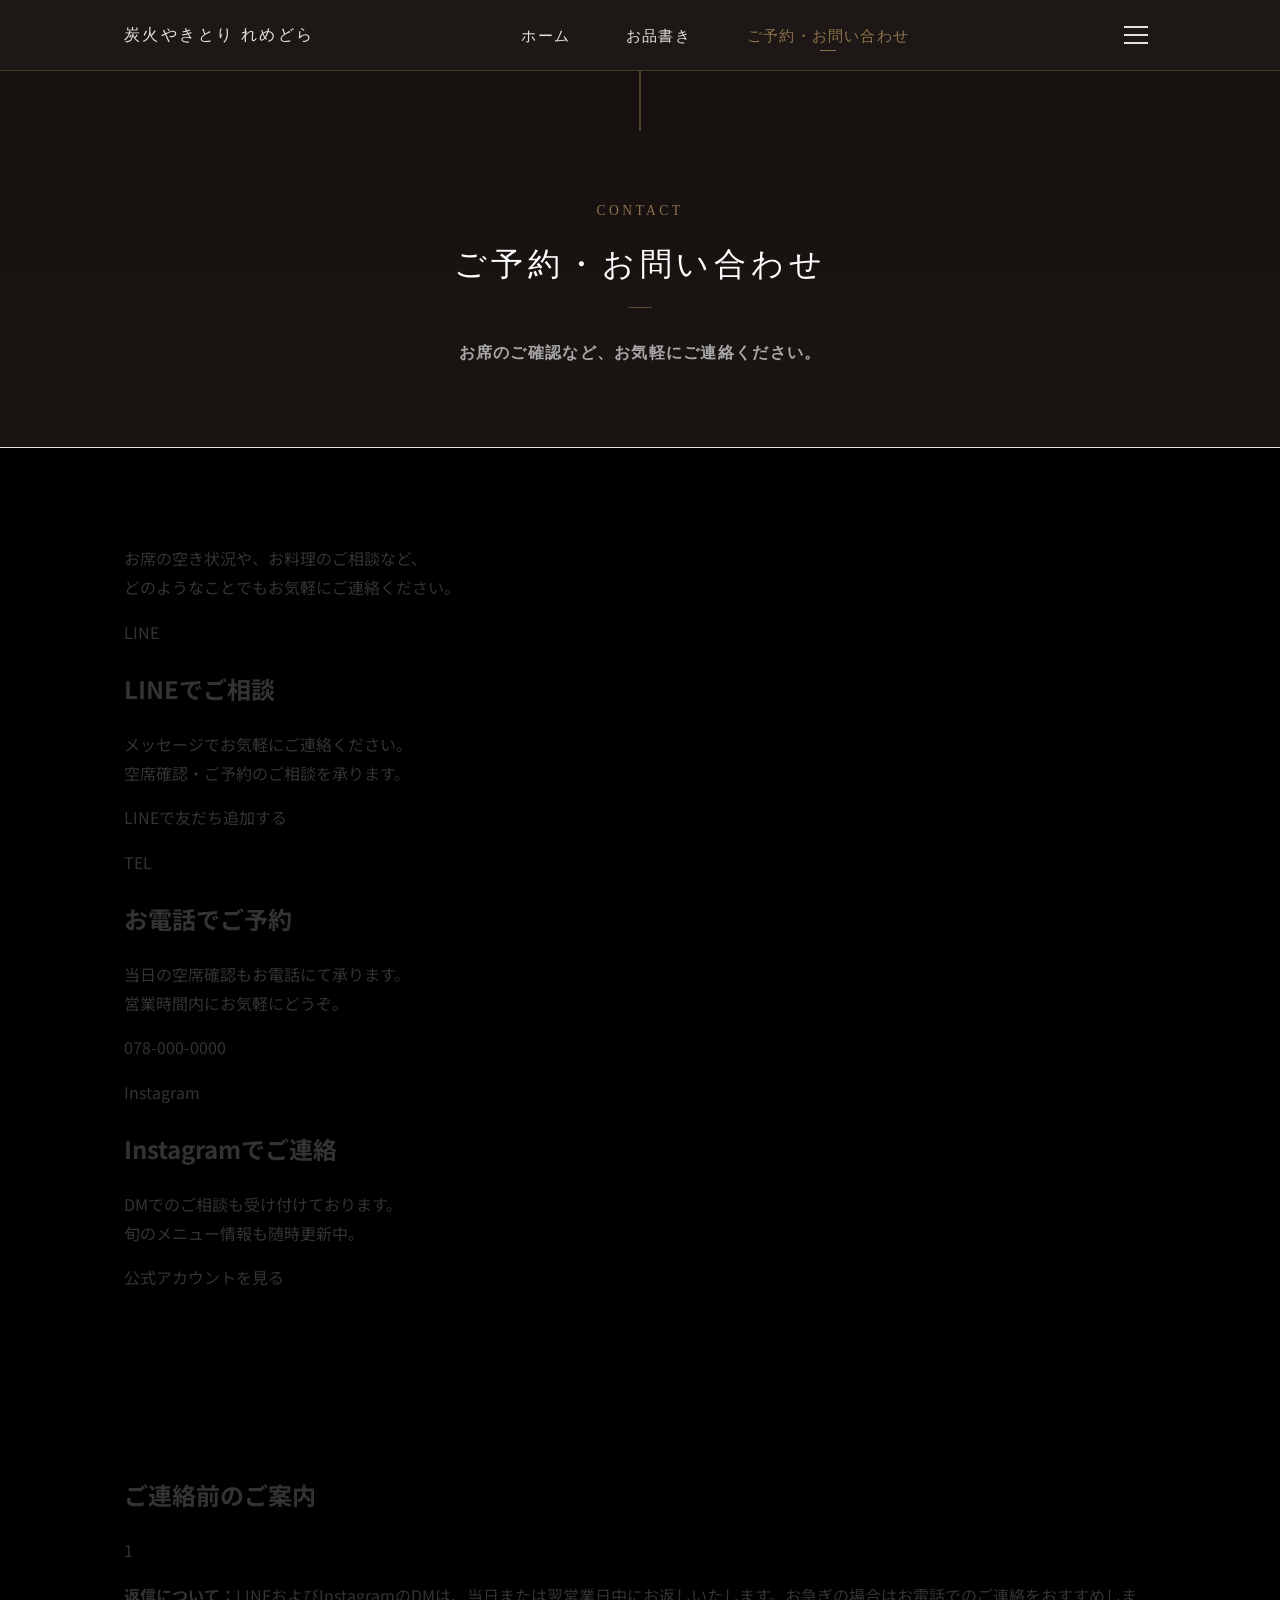
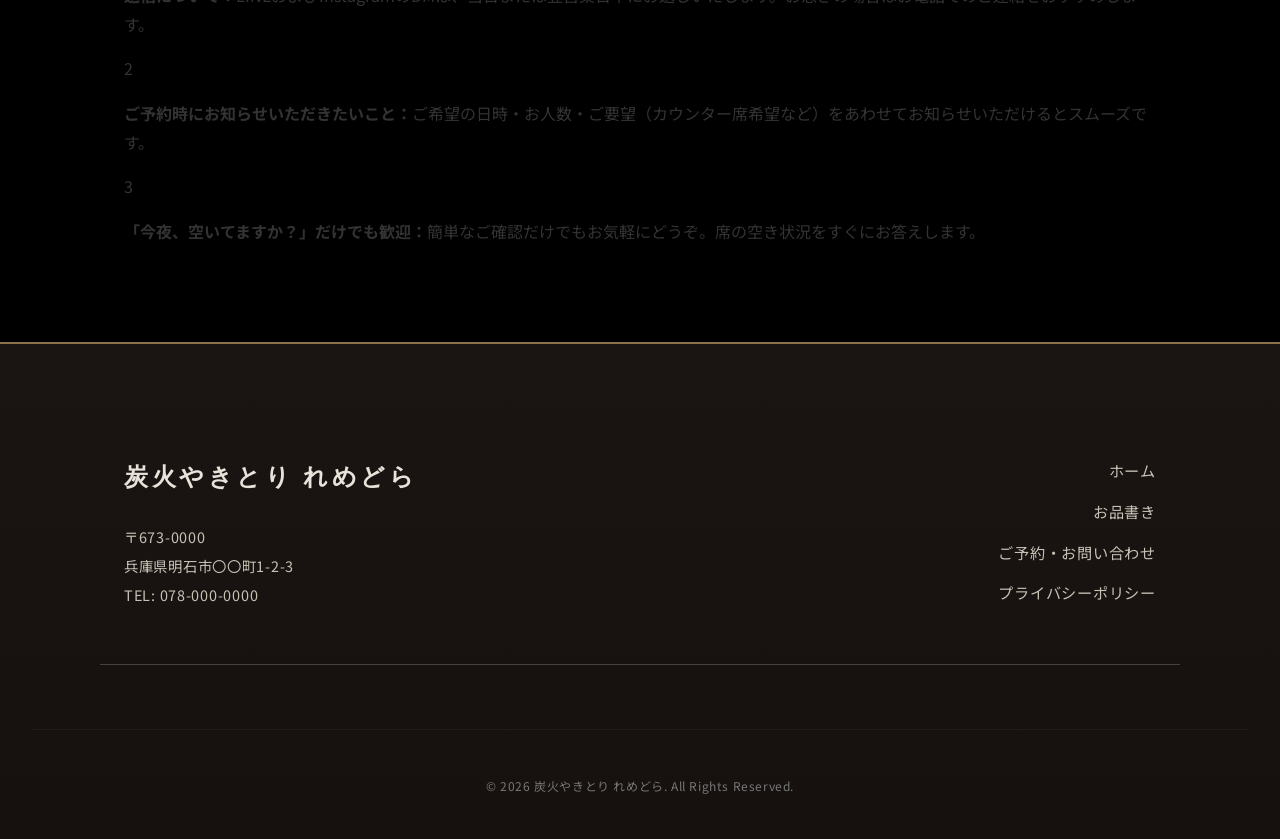
==== commit 67ef51de: "Add files via upload" ====
--- a/contact.html
+++ b/contact.html
@@ -142,19 +142,7 @@
     </section>
     <!-- SECTION END: Before Contact -->
 
-    <!-- SECTION START: Final CTA -->
-    <section class="section yakitori-final-cta-section" data-section="final-cta">
-      <div class="container reveal yakitori-final-cta-container">
-        <p class="yakitori-final-cta-text" data-anim="fade-up">
-          大切な方とのひとときや、お仕事帰りの一杯に。<br>
-          どうぞお気軽にご連絡ください。
-        </p>
-        <div data-anim="fade-up" data-anim-delay="1">
-          <a href="tel:0780000000" class="yakitori-final-cta-btn" data-ga4-event="click_tel_final">お電話はこちら：078-000-0000</a>
-        </div>
-      </div>
-    </section>
-    <!-- SECTION END: Final CTA -->
+
 
   </main>
 
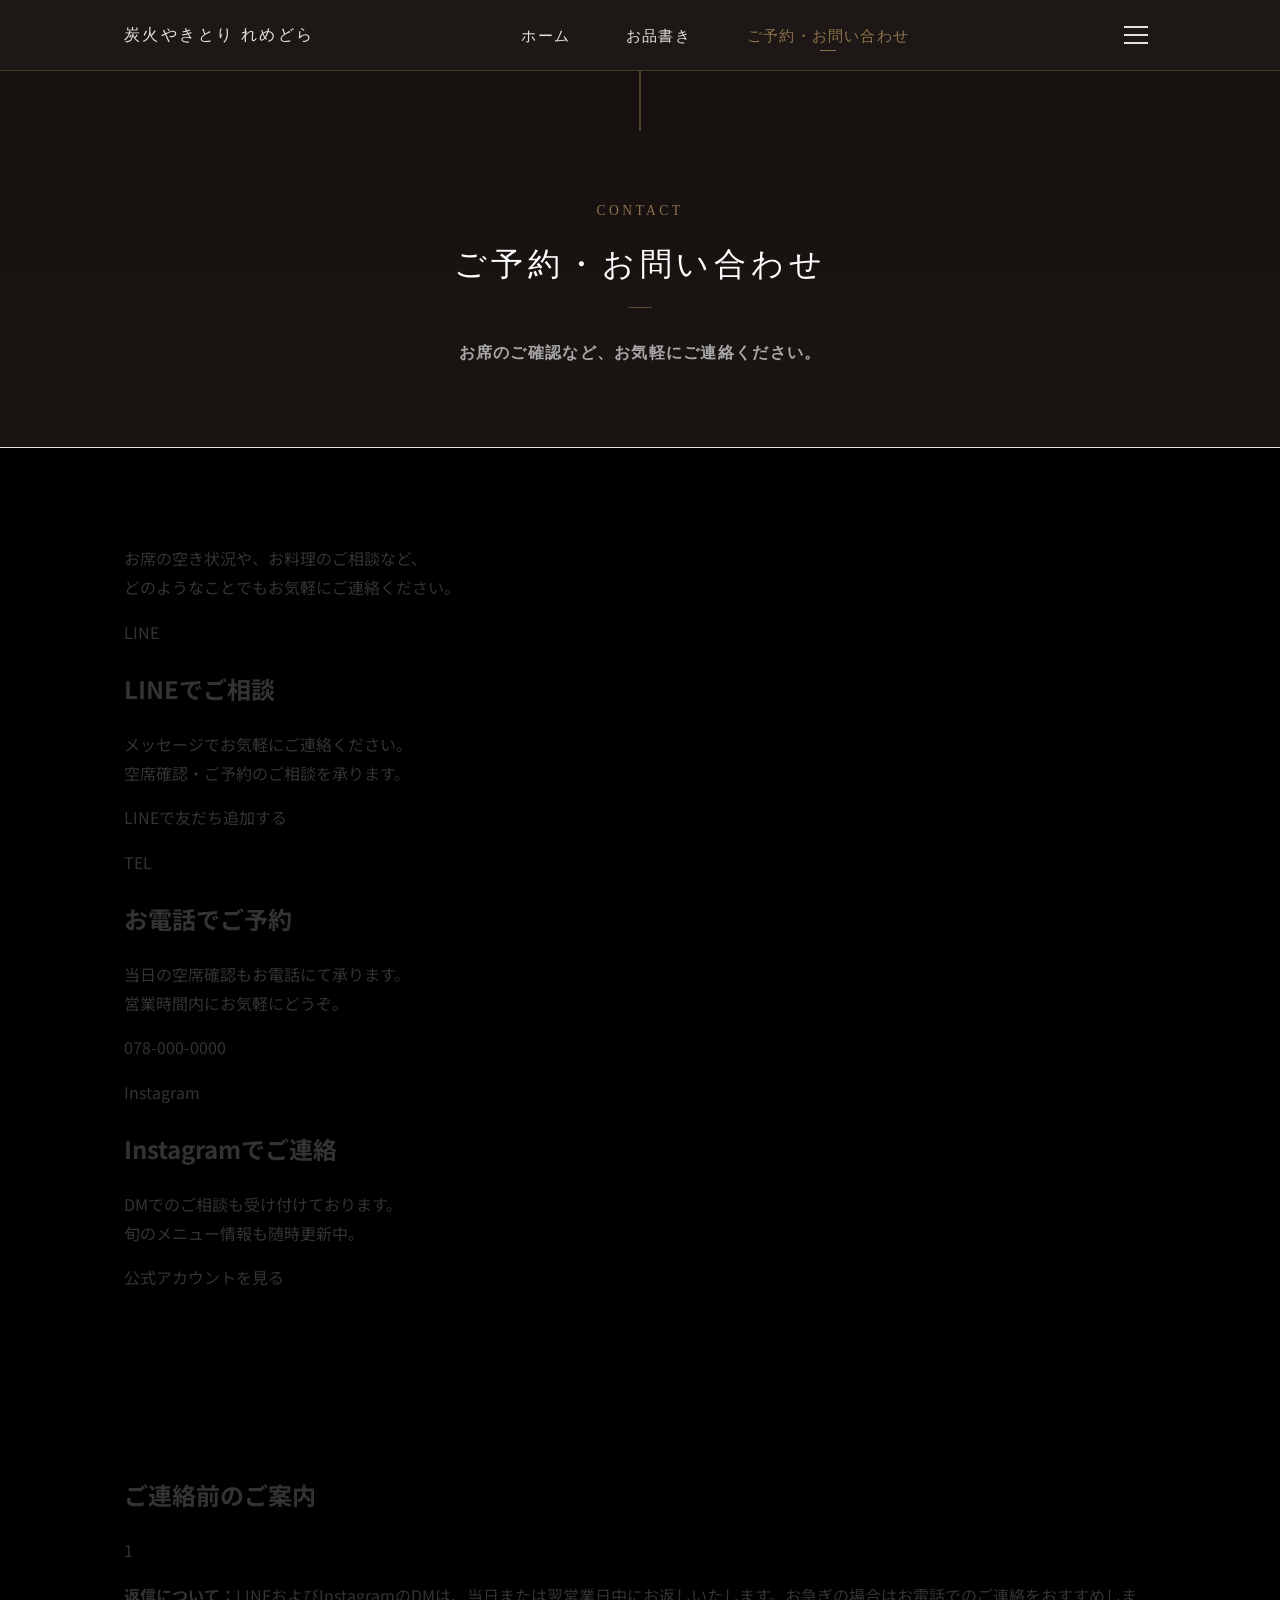
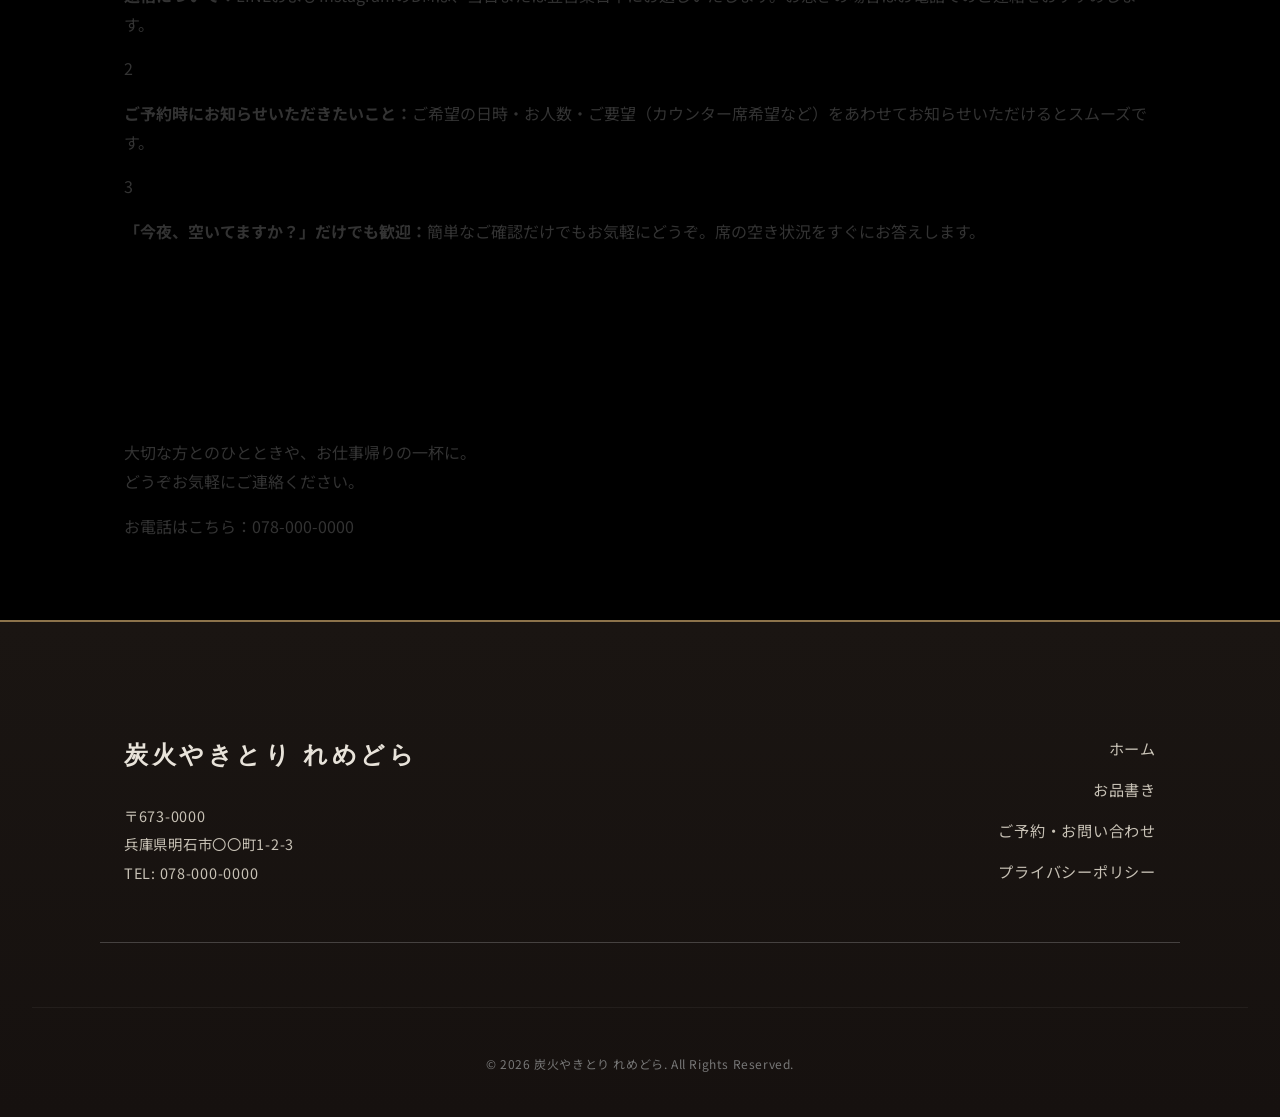
==== commit 3aa25410: "Add files via upload" ====
--- a/contact.html
+++ b/contact.html
@@ -142,7 +142,19 @@
     </section>
     <!-- SECTION END: Before Contact -->
 
-
+    <!-- SECTION START: Final CTA -->
+    <section class="section yakitori-final-cta-section" data-section="final-cta">
+      <div class="container reveal yakitori-final-cta-container">
+        <p class="yakitori-final-cta-text" data-anim="fade-up">
+          大切な方とのひとときや、お仕事帰りの一杯に。<br>
+          どうぞお気軽にご連絡ください。
+        </p>
+        <div data-anim="fade-up" data-anim-delay="1">
+          <a href="tel:0780000000" class="yakitori-final-cta-btn" data-ga4-event="click_tel_final">お電話はこちら：078-000-0000</a>
+        </div>
+      </div>
+    </section>
+    <!-- SECTION END: Final CTA -->
 
   </main>
 
@@ -176,4 +188,4 @@
   <script src="assets/js/custom-anim.js"></script>
   <script src="assets/js/custom-analytics.js"></script>
 </body>
-</html>
+</html>
